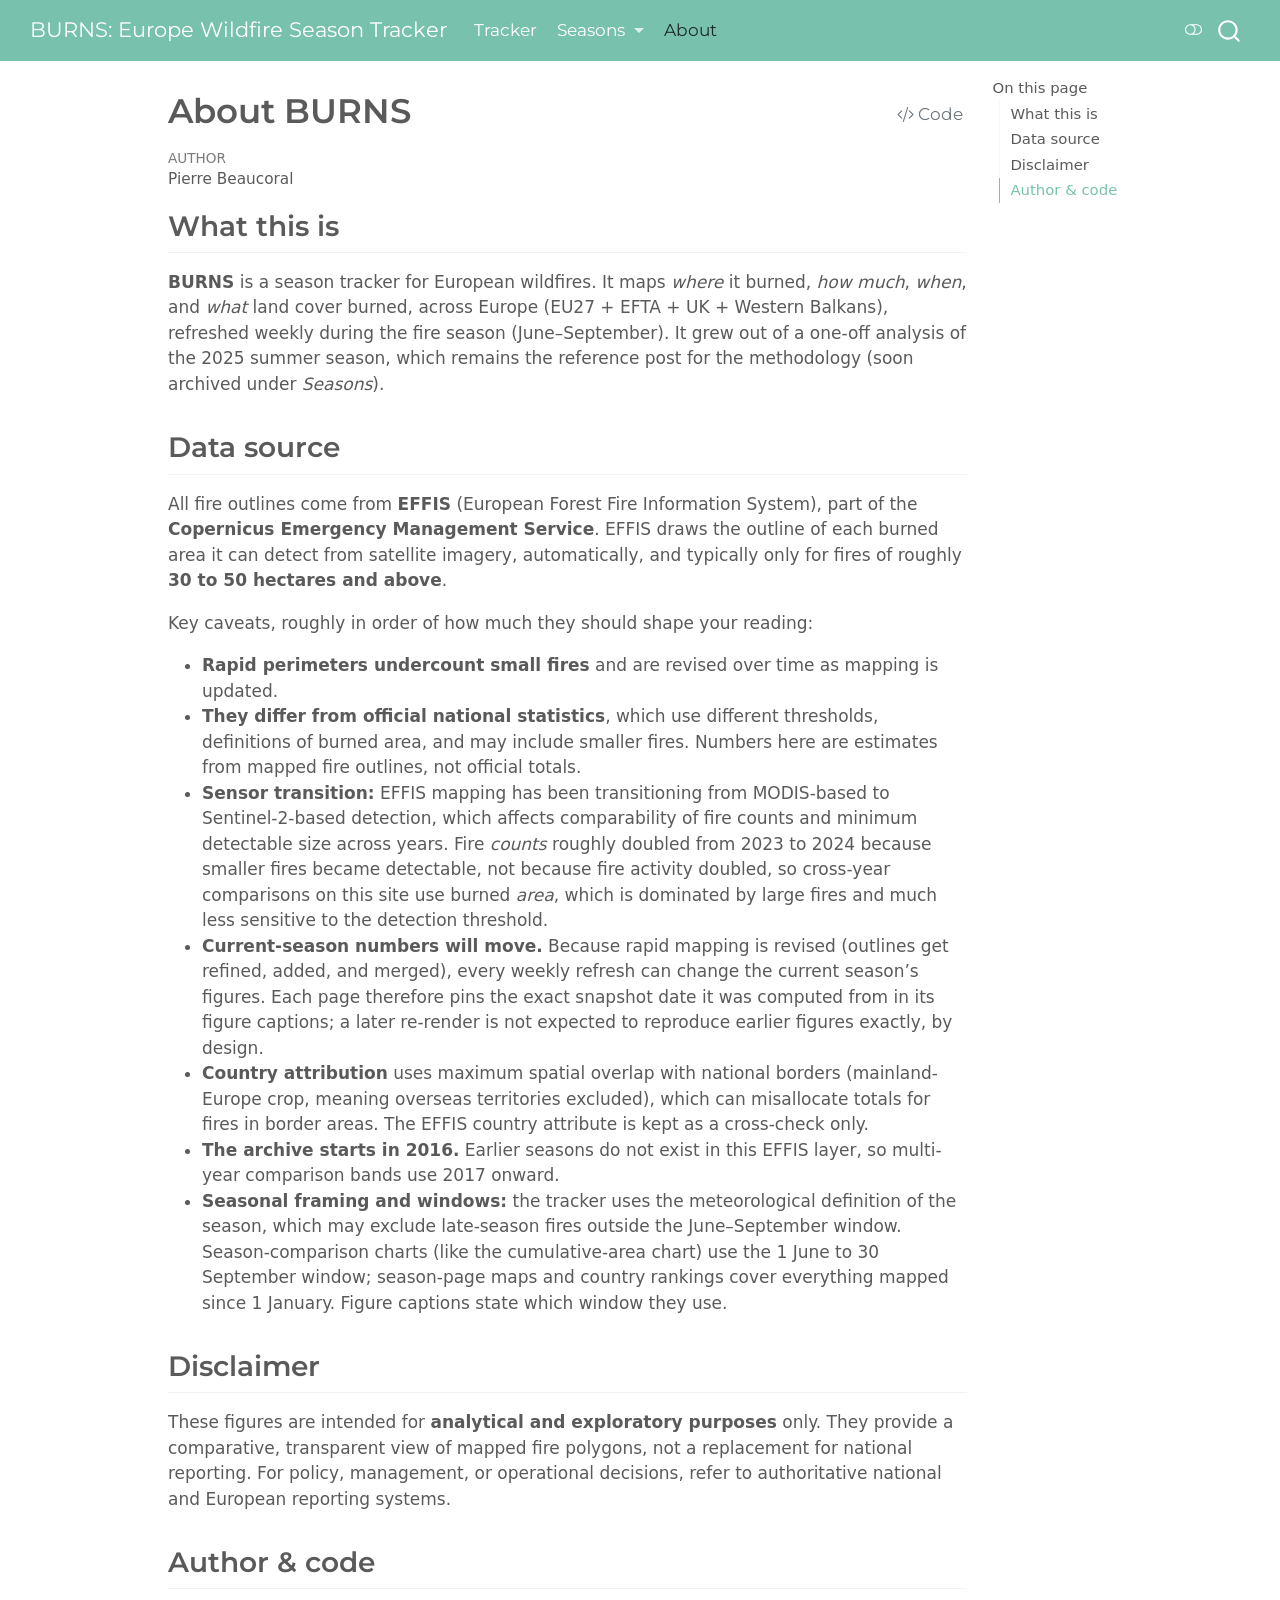
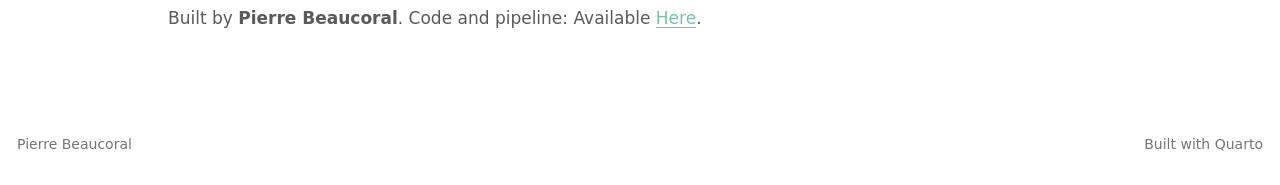
==== about.html @ df270e1c "Built site for gh-pages" ====
<!DOCTYPE html>
<html xmlns="http://www.w3.org/1999/xhtml" lang="en" xml:lang="en"><head>

<meta charset="utf-8">
<meta name="generator" content="quarto-1.9.37">

<meta name="viewport" content="width=device-width, initial-scale=1.0, user-scalable=yes">

<meta name="author" content="Pierre Beaucoral">

<title>About BURNS – BURNS: Europe Wildfire Season Tracker</title>
<style>
/* Default styles provided by pandoc.
** See https://pandoc.org/MANUAL.html#variables-for-html for config info.
*/
code{white-space: pre-wrap;}
span.smallcaps{font-variant: small-caps;}
div.columns{display: flex; gap: min(4vw, 1.5em);}
div.column{flex: auto; overflow-x: auto;}
div.hanging-indent{margin-left: 1.5em; text-indent: -1.5em;}
ul.task-list{list-style: none;}
ul.task-list li input[type="checkbox"] {
  width: 0.8em;
  margin: 0 0.8em 0.2em -1em; /* quarto-specific, see https://github.com/quarto-dev/quarto-cli/issues/4556 */ 
  vertical-align: middle;
}
/* CSS for syntax highlighting */
html { -webkit-text-size-adjust: 100%; }
pre > code.sourceCode { white-space: pre; position: relative; }
pre > code.sourceCode > span { display: inline-block; line-height: 1.25; }
pre > code.sourceCode > span:empty { height: 1.2em; }
.sourceCode { overflow: visible; }
code.sourceCode > span { color: inherit; text-decoration: inherit; }
div.sourceCode { margin: 1em 0; }
pre.sourceCode { margin: 0; }
@media screen {
div.sourceCode { overflow: auto; }
}
@media print {
pre > code.sourceCode { white-space: pre-wrap; }
pre > code.sourceCode > span { text-indent: -5em; padding-left: 5em; }
}
pre.numberSource code
  { counter-reset: source-line 0; }
pre.numberSource code > span
  { position: relative; left: -4em; counter-increment: source-line; }
pre.numberSource code > span > a:first-child::before
  { content: counter(source-line);
    position: relative; left: -1em; text-align: right; vertical-align: baseline;
    border: none; display: inline-block;
    -webkit-touch-callout: none; -webkit-user-select: none;
    -khtml-user-select: none; -moz-user-select: none;
    -ms-user-select: none; user-select: none;
    padding: 0 4px; width: 4em;
  }
pre.numberSource { margin-left: 3em;  padding-left: 4px; }
div.sourceCode
  {   }
@media screen {
pre > code.sourceCode > span > a:first-child::before { text-decoration: underline; }
}
</style>


<script src="site_libs/quarto-nav/quarto-nav.js"></script>
<script src="site_libs/quarto-nav/headroom.min.js"></script>
<script src="site_libs/clipboard/clipboard.min.js"></script>
<script src="site_libs/quarto-search/autocomplete.umd.js"></script>
<script src="site_libs/quarto-search/fuse.min.js"></script>
<script src="site_libs/quarto-search/quarto-search.js"></script>
<meta name="quarto:offset" content="./">
<script src="site_libs/quarto-html/quarto.js" type="module"></script>
<script src="site_libs/quarto-html/tabsets/tabsets.js" type="module"></script>
<script src="site_libs/quarto-html/popper.min.js"></script>
<script src="site_libs/quarto-html/tippy.umd.min.js"></script>
<script src="site_libs/quarto-html/anchor.min.js"></script>
<link href="site_libs/quarto-html/tippy.css" rel="stylesheet">
<link href="site_libs/quarto-html/quarto-syntax-highlighting-f79c7fb6db380d32be398468f2fb58cf.css" rel="stylesheet" class="quarto-color-scheme" id="quarto-text-highlighting-styles">
<link href="site_libs/quarto-html/quarto-syntax-highlighting-dark-f79c7fb6db380d32be398468f2fb58cf.css" rel="stylesheet" class="quarto-color-scheme quarto-color-alternate" id="quarto-text-highlighting-styles">
<link href="site_libs/quarto-html/quarto-syntax-highlighting-f79c7fb6db380d32be398468f2fb58cf.css" rel="stylesheet" class="quarto-color-scheme-extra" id="quarto-text-highlighting-styles">
<script src="site_libs/bootstrap/bootstrap.min.js"></script>
<link href="site_libs/bootstrap/bootstrap-icons.css" rel="stylesheet">
<link href="site_libs/bootstrap/bootstrap-13d92b3174c3273b8f187425596c2191.min.css" rel="stylesheet" append-hash="true" class="quarto-color-scheme" id="quarto-bootstrap" data-mode="light">
<link href="site_libs/bootstrap/bootstrap-dark-a28f2caefbc04a189da5ba5ed3cf23fa.min.css" rel="stylesheet" append-hash="true" class="quarto-color-scheme quarto-color-alternate" id="quarto-bootstrap" data-mode="dark">
<link href="site_libs/bootstrap/bootstrap-13d92b3174c3273b8f187425596c2191.min.css" rel="stylesheet" append-hash="true" class="quarto-color-scheme-extra" id="quarto-bootstrap" data-mode="light">
<script id="quarto-search-options" type="application/json">{
  "location": "navbar",
  "copy-button": false,
  "collapse-after": 3,
  "panel-placement": "end",
  "type": "overlay",
  "limit": 50,
  "keyboard-shortcut": [
    "f",
    "/",
    "s"
  ],
  "show-item-context": false,
  "language": {
    "search-no-results-text": "No results",
    "search-matching-documents-text": "matching documents",
    "search-copy-link-title": "Copy link to search",
    "search-hide-matches-text": "Hide additional matches",
    "search-more-match-text": "more match in this document",
    "search-more-matches-text": "more matches in this document",
    "search-clear-button-title": "Clear",
    "search-text-placeholder": "",
    "search-detached-cancel-button-title": "Cancel",
    "search-submit-button-title": "Submit",
    "search-label": "Search"
  }
}</script>
<style>html{ scroll-behavior: smooth; }</style>


</head>

<body class="nav-fixed quarto-light"><script id="quarto-html-before-body" type="application/javascript">
    const toggleBodyColorMode = (bsSheetEl) => {
      const mode = bsSheetEl.getAttribute("data-mode");
      const bodyEl = window.document.querySelector("body");
      if (mode === "dark") {
        bodyEl.classList.add("quarto-dark");
        bodyEl.classList.remove("quarto-light");
      } else {
        bodyEl.classList.add("quarto-light");
        bodyEl.classList.remove("quarto-dark");
      }
    }
    const toggleBodyColorPrimary = () => {
      const bsSheetEl = window.document.querySelector("link#quarto-bootstrap:not([rel=disabled-stylesheet])");
      if (bsSheetEl) {
        toggleBodyColorMode(bsSheetEl);
      }
    }
    const setColorSchemeToggle = (alternate) => {
      const toggles = window.document.querySelectorAll('.quarto-color-scheme-toggle');
      for (let i=0; i < toggles.length; i++) {
        const toggle = toggles[i];
        if (toggle) {
          if (alternate) {
            toggle.classList.add("alternate");
          } else {
            toggle.classList.remove("alternate");
          }
        }
      }
    };
    const toggleColorMode = (alternate) => {
      // Switch the stylesheets
      const primaryStylesheets = window.document.querySelectorAll('link.quarto-color-scheme:not(.quarto-color-alternate)');
      const alternateStylesheets = window.document.querySelectorAll('link.quarto-color-scheme.quarto-color-alternate');
      manageTransitions('#quarto-margin-sidebar .nav-link', false);
      if (alternate) {
        // note: dark is layered on light, we don't disable primary!
        enableStylesheet(alternateStylesheets);
        for (const sheetNode of alternateStylesheets) {
          if (sheetNode.id === "quarto-bootstrap") {
            toggleBodyColorMode(sheetNode);
          }
        }
      } else {
        disableStylesheet(alternateStylesheets);
        enableStylesheet(primaryStylesheets)
        toggleBodyColorPrimary();
      }
      manageTransitions('#quarto-margin-sidebar .nav-link', true);
      // Switch the toggles
      setColorSchemeToggle(alternate)
      // Hack to workaround the fact that safari doesn't
      // properly recolor the scrollbar when toggling (#1455)
      if (navigator.userAgent.indexOf('Safari') > 0 && navigator.userAgent.indexOf('Chrome') == -1) {
        manageTransitions("body", false);
        window.scrollTo(0, 1);
        setTimeout(() => {
          window.scrollTo(0, 0);
          manageTransitions("body", true);
        }, 40);
      }
    }
    const disableStylesheet = (stylesheets) => {
      for (let i=0; i < stylesheets.length; i++) {
        const stylesheet = stylesheets[i];
        stylesheet.rel = 'disabled-stylesheet';
      }
    }
    const enableStylesheet = (stylesheets) => {
      for (let i=0; i < stylesheets.length; i++) {
        const stylesheet = stylesheets[i];
        if(stylesheet.rel !== 'stylesheet') { // for Chrome, which will still FOUC without this check
          stylesheet.rel = 'stylesheet';
        }
      }
    }
    const manageTransitions = (selector, allowTransitions) => {
      const els = window.document.querySelectorAll(selector);
      for (let i=0; i < els.length; i++) {
        const el = els[i];
        if (allowTransitions) {
          el.classList.remove('notransition');
        } else {
          el.classList.add('notransition');
        }
      }
    }
    const isFileUrl = () => {
      return window.location.protocol === 'file:';
    }
    const hasAlternateSentinel = () => {
      let styleSentinel = getColorSchemeSentinel();
      if (styleSentinel !== null) {
        return styleSentinel === "alternate";
      } else {
        return false;
      }
    }
    const setStyleSentinel = (alternate) => {
      const value = alternate ? "alternate" : "default";
      if (!isFileUrl()) {
        window.localStorage.setItem("quarto-color-scheme", value);
      } else {
        localAlternateSentinel = value;
      }
    }
    const getColorSchemeSentinel = () => {
      if (!isFileUrl()) {
        const storageValue = window.localStorage.getItem("quarto-color-scheme");
        return storageValue != null ? storageValue : localAlternateSentinel;
      } else {
        return localAlternateSentinel;
      }
    }
    const toggleGiscusIfUsed = (isAlternate, darkModeDefault) => {
      const baseTheme = document.querySelector('#giscus-base-theme')?.value ?? 'light';
      const alternateTheme = document.querySelector('#giscus-alt-theme')?.value ?? 'dark';
      let newTheme = '';
      if(authorPrefersDark) {
        newTheme = isAlternate ? baseTheme : alternateTheme;
      } else {
        newTheme = isAlternate ? alternateTheme : baseTheme;
      }
      const changeGiscusTheme = () => {
        // From: https://github.com/giscus/giscus/issues/336
        const sendMessage = (message) => {
          const iframe = document.querySelector('iframe.giscus-frame');
          if (!iframe) return;
          iframe.contentWindow.postMessage({ giscus: message }, 'https://giscus.app');
        }
        sendMessage({
          setConfig: {
            theme: newTheme
          }
        });
      }
      const isGiscussLoaded = window.document.querySelector('iframe.giscus-frame') !== null;
      if (isGiscussLoaded) {
        changeGiscusTheme();
      }
    };
    const authorPrefersDark = false;
    const queryPrefersDark = window.matchMedia('(prefers-color-scheme: dark)');
    const darkModeDefault = queryPrefersDark.matches;
      document.querySelector('link#quarto-text-highlighting-styles.quarto-color-scheme-extra').rel = 'disabled-stylesheet';
      document.querySelector('link#quarto-bootstrap.quarto-color-scheme-extra').rel = 'disabled-stylesheet';
    let localAlternateSentinel = darkModeDefault ? 'alternate' : 'default';
    // Dark / light mode switch
    window.quartoToggleColorScheme = () => {
      // Read the current dark / light value
      let toAlternate = !hasAlternateSentinel();
      toggleColorMode(toAlternate);
      setStyleSentinel(toAlternate);
      toggleGiscusIfUsed(toAlternate, darkModeDefault);
      window.dispatchEvent(new Event('resize'));
    };
    queryPrefersDark.addEventListener("change", e => {
      if(window.localStorage.getItem("quarto-color-scheme") !== null)
        return;
      const alternate = e.matches
      toggleColorMode(alternate);
      localAlternateSentinel = e.matches ? 'alternate' : 'default'; // this is used alongside local storage!
      toggleGiscusIfUsed(alternate, darkModeDefault);
    });
    // Switch to dark mode if need be
    if (hasAlternateSentinel()) {
      toggleColorMode(true);
    } else {
      toggleColorMode(false);
    }
  </script>

<div id="quarto-search-results"></div>
  <header id="quarto-header" class="headroom fixed-top">
    <nav class="navbar navbar-expand-lg " data-bs-theme="dark">
      <div class="navbar-container container-fluid">
      <div class="navbar-brand-container mx-auto">
    <a class="navbar-brand" href="./index.html">
    <span class="navbar-title">BURNS: Europe Wildfire Season Tracker</span>
    </a>
  </div>
            <div id="quarto-search" class="" title="Search"></div>
          <button class="navbar-toggler" type="button" data-bs-toggle="collapse" data-bs-target="#navbarCollapse" aria-controls="navbarCollapse" role="menu" aria-expanded="false" aria-label="Toggle navigation" onclick="if (window.quartoToggleHeadroom) { window.quartoToggleHeadroom(); }">
  <span class="navbar-toggler-icon"></span>
</button>
          <div class="collapse navbar-collapse" id="navbarCollapse">
            <ul class="navbar-nav navbar-nav-scroll me-auto">
  <li class="nav-item">
    <a class="nav-link" href="./index.html"> 
<span class="menu-text">Tracker</span></a>
  </li>  
  <li class="nav-item dropdown ">
    <a class="nav-link dropdown-toggle" href="#" id="nav-menu-seasons" role="link" data-bs-toggle="dropdown" aria-expanded="false">
 <span class="menu-text">Seasons</span>
    </a>
    <ul class="dropdown-menu" aria-labelledby="nav-menu-seasons">    
        <li>
    <a class="dropdown-item" href="./posts/2026.html">
 <span class="dropdown-text">2026 (current)</span></a>
  </li>  
        <li>
    <a class="dropdown-item" href="./index.html">
 <span class="dropdown-text">2025 (archive, coming)</span></a>
  </li>  
    </ul>
  </li>
  <li class="nav-item">
    <a class="nav-link active" href="./about.html" aria-current="page"> 
<span class="menu-text">About</span></a>
  </li>  
</ul>
          </div> <!-- /navcollapse -->
            <div class="quarto-navbar-tools">
  <a href="" class="quarto-color-scheme-toggle quarto-navigation-tool  px-1" onclick="window.quartoToggleColorScheme(); return false;" title="Toggle dark mode"><i class="bi"></i></a>
</div>
      </div> <!-- /container-fluid -->
    </nav>
</header>
<!-- content -->
<div id="quarto-content" class="quarto-container page-columns page-rows-contents page-layout-article page-navbar">
<!-- sidebar -->
<!-- margin-sidebar -->
    <div id="quarto-margin-sidebar" class="sidebar margin-sidebar">
        <nav id="TOC" role="doc-toc" class="toc-active">
    <h2 id="toc-title">On this page</h2>
   
  <ul>
  <li><a href="#what-this-is" id="toc-what-this-is" class="nav-link active" data-scroll-target="#what-this-is">What this is</a></li>
  <li><a href="#data-source" id="toc-data-source" class="nav-link" data-scroll-target="#data-source">Data source</a></li>
  <li><a href="#disclaimer" id="toc-disclaimer" class="nav-link" data-scroll-target="#disclaimer">Disclaimer</a></li>
  <li><a href="#author-code" id="toc-author-code" class="nav-link" data-scroll-target="#author-code">Author &amp; code</a></li>
  </ul>
</nav>
    </div>
<!-- main -->
<main class="content" id="quarto-document-content">


<header id="title-block-header" class="quarto-title-block default">
<div class="quarto-title">
<div class="quarto-title-block"><div><h1 class="title">About BURNS</h1><button type="button" class="btn code-tools-button" id="quarto-code-tools-source"><i class="bi"></i> Code</button></div></div>
</div>



<div class="quarto-title-meta">

    <div>
    <div class="quarto-title-meta-heading">Author</div>
    <div class="quarto-title-meta-contents">
             <p>Pierre Beaucoral </p>
          </div>
  </div>
    
  
    
  </div>
  


</header>


<section id="what-this-is" class="level2">
<h2 class="anchored" data-anchor-id="what-this-is">What this is</h2>
<p><strong>BURNS</strong> is a season tracker for European wildfires. It maps <em>where</em> it burned, <em>how much</em>, <em>when</em>, and <em>what</em> land cover burned, across Europe (EU27 + EFTA + UK + Western Balkans), refreshed weekly during the fire season (June–September). It grew out of a one-off analysis of the 2025 summer season, which remains the reference post for the methodology (soon archived under <em>Seasons</em>).</p>
</section>
<section id="data-source" class="level2">
<h2 class="anchored" data-anchor-id="data-source">Data source</h2>
<p>All fire outlines come from <strong>EFFIS</strong> (European Forest Fire Information System), part of the <strong>Copernicus Emergency Management Service</strong>. EFFIS draws the outline of each burned area it can detect from satellite imagery, automatically, and typically only for fires of roughly <strong>30 to 50 hectares and above</strong>.</p>
<p>Key caveats, roughly in order of how much they should shape your reading:</p>
<ul>
<li><strong>Rapid perimeters undercount small fires</strong> and are revised over time as mapping is updated.</li>
<li><strong>They differ from official national statistics</strong>, which use different thresholds, definitions of burned area, and may include smaller fires. Numbers here are estimates from mapped fire outlines, not official totals.</li>
<li><strong>Sensor transition:</strong> EFFIS mapping has been transitioning from MODIS-based to Sentinel-2-based detection, which affects comparability of fire counts and minimum detectable size across years. Fire <em>counts</em> roughly doubled from 2023 to 2024 because smaller fires became detectable, not because fire activity doubled, so cross-year comparisons on this site use burned <em>area</em>, which is dominated by large fires and much less sensitive to the detection threshold.</li>
<li><strong>Current-season numbers will move.</strong> Because rapid mapping is revised (outlines get refined, added, and merged), every weekly refresh can change the current season’s figures. Each page therefore pins the exact snapshot date it was computed from in its figure captions; a later re-render is not expected to reproduce earlier figures exactly, by design.</li>
<li><strong>Country attribution</strong> uses maximum spatial overlap with national borders (mainland-Europe crop, meaning overseas territories excluded), which can misallocate totals for fires in border areas. The EFFIS country attribute is kept as a cross-check only.</li>
<li><strong>The archive starts in 2016.</strong> Earlier seasons do not exist in this EFFIS layer, so multi-year comparison bands use 2017 onward.</li>
<li><strong>Seasonal framing and windows:</strong> the tracker uses the meteorological definition of the season, which may exclude late-season fires outside the June–September window. Season-comparison charts (like the cumulative-area chart) use the 1 June to 30 September window; season-page maps and country rankings cover everything mapped since 1 January. Figure captions state which window they use.</li>
</ul>
</section>
<section id="disclaimer" class="level2">
<h2 class="anchored" data-anchor-id="disclaimer">Disclaimer</h2>
<p>These figures are intended for <strong>analytical and exploratory purposes</strong> only. They provide a comparative, transparent view of mapped fire polygons, not a replacement for national reporting. For policy, management, or operational decisions, refer to authoritative national and European reporting systems.</p>
</section>
<section id="author-code" class="level2">
<h2 class="anchored" data-anchor-id="author-code">Author &amp; code</h2>
<p>Built by <strong>Pierre Beaucoral</strong>. Code and pipeline: Available <a href="https://github.com/PierreBeaucoral/BURNS">Here</a>.</p>


<!-- -->

</section>

</main> <!-- /main -->
<script id="quarto-html-after-body" type="application/javascript">
  window.document.addEventListener("DOMContentLoaded", function (event) {
    // Ensure there is a toggle, if there isn't float one in the top right
    if (window.document.querySelector('.quarto-color-scheme-toggle') === null) {
      const a = window.document.createElement('a');
      a.classList.add('top-right');
      a.classList.add('quarto-color-scheme-toggle');
      a.href = "";
      a.onclick = function() { try { window.quartoToggleColorScheme(); } catch {} return false; };
      const i = window.document.createElement("i");
      i.classList.add('bi');
      a.appendChild(i);
      window.document.body.appendChild(a);
    }
    setColorSchemeToggle(hasAlternateSentinel())
    const icon = "";
    const anchorJS = new window.AnchorJS();
    anchorJS.options = {
      placement: 'right',
      icon: icon
    };
    anchorJS.add('.anchored');
    const isCodeAnnotation = (el) => {
      for (const clz of el.classList) {
        if (clz.startsWith('code-annotation-')) {                     
          return true;
        }
      }
      return false;
    }
    const onCopySuccess = function(e) {
      // button target
      const button = e.trigger;
      // don't keep focus
      button.blur();
      // flash "checked"
      button.classList.add('code-copy-button-checked');
      var currentTitle = button.getAttribute("title");
      button.setAttribute("title", "Copied!");
      let tooltip;
      if (window.bootstrap) {
        button.setAttribute("data-bs-toggle", "tooltip");
        button.setAttribute("data-bs-placement", "left");
        button.setAttribute("data-bs-title", "Copied!");
        tooltip = new bootstrap.Tooltip(button, 
          { trigger: "manual", 
            customClass: "code-copy-button-tooltip",
            offset: [0, -8]});
        tooltip.show();    
      }
      setTimeout(function() {
        if (tooltip) {
          tooltip.hide();
          button.removeAttribute("data-bs-title");
          button.removeAttribute("data-bs-toggle");
          button.removeAttribute("data-bs-placement");
        }
        button.setAttribute("title", currentTitle);
        button.classList.remove('code-copy-button-checked');
      }, 1000);
      // clear code selection
      e.clearSelection();
    }
    const getTextToCopy = function(trigger) {
      const outerScaffold = trigger.parentElement.cloneNode(true);
      const codeEl = outerScaffold.querySelector('code');
      for (const childEl of codeEl.children) {
        if (isCodeAnnotation(childEl)) {
          childEl.remove();
        }
      }
      return codeEl.innerText;
    }
    const clipboard = new window.ClipboardJS('.code-copy-button:not([data-in-quarto-modal])', {
      text: getTextToCopy
    });
    clipboard.on('success', onCopySuccess);
    if (window.document.getElementById('quarto-embedded-source-code-modal')) {
      const clipboardModal = new window.ClipboardJS('.code-copy-button[data-in-quarto-modal]', {
        text: getTextToCopy,
        container: window.document.getElementById('quarto-embedded-source-code-modal')
      });
      clipboardModal.on('success', onCopySuccess);
    }
    const viewSource = window.document.getElementById('quarto-view-source') ||
                       window.document.getElementById('quarto-code-tools-source');
    if (viewSource) {
      const sourceUrl = viewSource.getAttribute("data-quarto-source-url");
      viewSource.addEventListener("click", function(e) {
        if (sourceUrl) {
          // rstudio viewer pane
          if (/\bcapabilities=\b/.test(window.location)) {
            window.open(sourceUrl);
          } else {
            window.location.href = sourceUrl;
          }
        } else {
          const modal = new bootstrap.Modal(document.getElementById('quarto-embedded-source-code-modal'));
          modal.show();
        }
        return false;
      });
    }
    function toggleCodeHandler(show) {
      return function(e) {
        const detailsSrc = window.document.querySelectorAll(".cell > details > .sourceCode");
        for (let i=0; i<detailsSrc.length; i++) {
          const details = detailsSrc[i].parentElement;
          if (show) {
            details.open = true;
          } else {
            details.removeAttribute("open");
          }
        }
        const cellCodeDivs = window.document.querySelectorAll(".cell > .sourceCode");
        const fromCls = show ? "hidden" : "unhidden";
        const toCls = show ? "unhidden" : "hidden";
        for (let i=0; i<cellCodeDivs.length; i++) {
          const codeDiv = cellCodeDivs[i];
          if (codeDiv.classList.contains(fromCls)) {
            codeDiv.classList.remove(fromCls);
            codeDiv.classList.add(toCls);
          } 
        }
        return false;
      }
    }
    const hideAllCode = window.document.getElementById("quarto-hide-all-code");
    if (hideAllCode) {
      hideAllCode.addEventListener("click", toggleCodeHandler(false));
    }
    const showAllCode = window.document.getElementById("quarto-show-all-code");
    if (showAllCode) {
      showAllCode.addEventListener("click", toggleCodeHandler(true));
    }
      var localhostRegex = new RegExp(/^(?:http|https):\/\/localhost\:?[0-9]*\//);
      var mailtoRegex = new RegExp(/^mailto:/);
        var filterRegex = new RegExp('/' + window.location.host + '/');
      var isInternal = (href) => {
          return filterRegex.test(href) || localhostRegex.test(href) || mailtoRegex.test(href);
      }
      // Inspect non-navigation links and adorn them if external
     var links = window.document.querySelectorAll('a[href]:not(.nav-link):not(.navbar-brand):not(.toc-action):not(.sidebar-link):not(.sidebar-item-toggle):not(.pagination-link):not(.no-external):not([aria-hidden]):not(.dropdown-item):not(.quarto-navigation-tool):not(.about-link)');
      for (var i=0; i<links.length; i++) {
        const link = links[i];
        if (!isInternal(link.href)) {
          // undo the damage that might have been done by quarto-nav.js in the case of
          // links that we want to consider external
          if (link.dataset.originalHref !== undefined) {
            link.href = link.dataset.originalHref;
          }
            // target, if specified
            link.setAttribute("target", "_blank");
            if (link.getAttribute("rel") === null) {
              link.setAttribute("rel", "noopener");
            }
        }
      }
    function tippyHover(el, contentFn, onTriggerFn, onUntriggerFn) {
      const config = {
        allowHTML: true,
        maxWidth: 500,
        delay: 100,
        arrow: false,
        appendTo: function(el) {
            return el.parentElement;
        },
        interactive: true,
        interactiveBorder: 10,
        theme: 'quarto',
        placement: 'bottom-start',
      };
      if (contentFn) {
        config.content = contentFn;
      }
      if (onTriggerFn) {
        config.onTrigger = onTriggerFn;
      }
      if (onUntriggerFn) {
        config.onUntrigger = onUntriggerFn;
      }
      window.tippy(el, config); 
    }
    const noterefs = window.document.querySelectorAll('a[role="doc-noteref"]');
    for (var i=0; i<noterefs.length; i++) {
      const ref = noterefs[i];
      tippyHover(ref, function() {
        // use id or data attribute instead here
        let href = ref.getAttribute('data-footnote-href') || ref.getAttribute('href');
        try { href = new URL(href).hash; } catch {}
        const id = href.replace(/^#\/?/, "");
        const note = window.document.getElementById(id);
        if (note) {
          return note.innerHTML;
        } else {
          return "";
        }
      });
    }
    const xrefs = window.document.querySelectorAll('a.quarto-xref');
    const processXRef = (id, note) => {
      // Strip column container classes
      const stripColumnClz = (el) => {
        el.classList.remove("page-full", "page-columns");
        if (el.children) {
          for (const child of el.children) {
            stripColumnClz(child);
          }
        }
      }
      stripColumnClz(note)
      if (id === null || id.startsWith('sec-')) {
        // Special case sections, only their first couple elements
        const container = document.createElement("div");
        if (note.children && note.children.length > 2) {
          container.appendChild(note.children[0].cloneNode(true));
          for (let i = 1; i < note.children.length; i++) {
            const child = note.children[i];
            if (child.tagName === "P" && child.innerText === "") {
              continue;
            } else {
              container.appendChild(child.cloneNode(true));
              break;
            }
          }
          if (window.Quarto?.typesetMath) {
            window.Quarto.typesetMath(container);
          }
          return container.innerHTML
        } else {
          if (window.Quarto?.typesetMath) {
            window.Quarto.typesetMath(note);
          }
          return note.innerHTML;
        }
      } else {
        // Remove any anchor links if they are present
        const anchorLink = note.querySelector('a.anchorjs-link');
        if (anchorLink) {
          anchorLink.remove();
        }
        if (window.Quarto?.typesetMath) {
          window.Quarto.typesetMath(note);
        }
        if (note.classList.contains("callout")) {
          return note.outerHTML;
        } else {
          return note.innerHTML;
        }
      }
    }
    for (var i=0; i<xrefs.length; i++) {
      const xref = xrefs[i];
      tippyHover(xref, undefined, function(instance) {
        instance.disable();
        let url = xref.getAttribute('href');
        let hash = undefined; 
        if (url.startsWith('#')) {
          hash = url;
        } else {
          try { hash = new URL(url).hash; } catch {}
        }
        if (hash) {
          const id = hash.replace(/^#\/?/, "");
          const note = window.document.getElementById(id);
          if (note !== null) {
            try {
              const html = processXRef(id, note.cloneNode(true));
              instance.setContent(html);
            } finally {
              instance.enable();
              instance.show();
            }
          } else {
            // See if we can fetch this
            fetch(url.split('#')[0])
            .then(res => res.text())
            .then(html => {
              const parser = new DOMParser();
              const htmlDoc = parser.parseFromString(html, "text/html");
              const note = htmlDoc.getElementById(id);
              if (note !== null) {
                const html = processXRef(id, note);
                instance.setContent(html);
              } 
            }).finally(() => {
              instance.enable();
              instance.show();
            });
          }
        } else {
          // See if we can fetch a full url (with no hash to target)
          // This is a special case and we should probably do some content thinning / targeting
          fetch(url)
          .then(res => res.text())
          .then(html => {
            const parser = new DOMParser();
            const htmlDoc = parser.parseFromString(html, "text/html");
            const note = htmlDoc.querySelector('main.content');
            if (note !== null) {
              // This should only happen for chapter cross references
              // (since there is no id in the URL)
              // remove the first header
              if (note.children.length > 0 && note.children[0].tagName === "HEADER") {
                note.children[0].remove();
              }
              const html = processXRef(null, note);
              instance.setContent(html);
            } 
          }).finally(() => {
            instance.enable();
            instance.show();
          });
        }
      }, function(instance) {
      });
    }
        let selectedAnnoteEl;
        const selectorForAnnotation = ( cell, annotation) => {
          let cellAttr = 'data-code-cell="' + cell + '"';
          let lineAttr = 'data-code-annotation="' +  annotation + '"';
          const selector = 'span[' + cellAttr + '][' + lineAttr + ']';
          return selector;
        }
        const selectCodeLines = (annoteEl) => {
          const doc = window.document;
          const targetCell = annoteEl.getAttribute("data-target-cell");
          const targetAnnotation = annoteEl.getAttribute("data-target-annotation");
          const annoteSpan = window.document.querySelector(selectorForAnnotation(targetCell, targetAnnotation));
          const lines = annoteSpan.getAttribute("data-code-lines").split(",");
          const lineIds = lines.map((line) => {
            return targetCell + "-" + line;
          })
          let top = null;
          let height = null;
          let parent = null;
          if (lineIds.length > 0) {
              //compute the position of the single el (top and bottom and make a div)
              const el = window.document.getElementById(lineIds[0]);
              top = el.offsetTop;
              height = el.offsetHeight;
              parent = el.parentElement.parentElement;
            if (lineIds.length > 1) {
              const lastEl = window.document.getElementById(lineIds[lineIds.length - 1]);
              const bottom = lastEl.offsetTop + lastEl.offsetHeight;
              height = bottom - top;
            }
            if (top !== null && height !== null && parent !== null) {
              // cook up a div (if necessary) and position it 
              let div = window.document.getElementById("code-annotation-line-highlight");
              if (div === null) {
                div = window.document.createElement("div");
                div.setAttribute("id", "code-annotation-line-highlight");
                div.style.position = 'absolute';
                parent.appendChild(div);
              }
              div.style.top = top - 2 + "px";
              div.style.height = height + 4 + "px";
              div.style.left = 0;
              let gutterDiv = window.document.getElementById("code-annotation-line-highlight-gutter");
              if (gutterDiv === null) {
                gutterDiv = window.document.createElement("div");
                gutterDiv.setAttribute("id", "code-annotation-line-highlight-gutter");
                gutterDiv.style.position = 'absolute';
                const codeCell = window.document.getElementById(targetCell);
                const gutter = codeCell.querySelector('.code-annotation-gutter');
                gutter.appendChild(gutterDiv);
              }
              gutterDiv.style.top = top - 2 + "px";
              gutterDiv.style.height = height + 4 + "px";
            }
            selectedAnnoteEl = annoteEl;
          }
        };
        const unselectCodeLines = () => {
          const elementsIds = ["code-annotation-line-highlight", "code-annotation-line-highlight-gutter"];
          elementsIds.forEach((elId) => {
            const div = window.document.getElementById(elId);
            if (div) {
              div.remove();
            }
          });
          selectedAnnoteEl = undefined;
        };
          // Handle positioning of the toggle
      window.addEventListener(
        "resize",
        throttle(() => {
          elRect = undefined;
          if (selectedAnnoteEl) {
            selectCodeLines(selectedAnnoteEl);
          }
        }, 10)
      );
      function throttle(fn, ms) {
      let throttle = false;
      let timer;
        return (...args) => {
          if(!throttle) { // first call gets through
              fn.apply(this, args);
              throttle = true;
          } else { // all the others get throttled
              if(timer) clearTimeout(timer); // cancel #2
              timer = setTimeout(() => {
                fn.apply(this, args);
                timer = throttle = false;
              }, ms);
          }
        };
      }
        // Attach click handler to the DT
        const annoteDls = window.document.querySelectorAll('dt[data-target-cell]');
        for (const annoteDlNode of annoteDls) {
          annoteDlNode.addEventListener('click', (event) => {
            const clickedEl = event.target;
            if (clickedEl !== selectedAnnoteEl) {
              unselectCodeLines();
              const activeEl = window.document.querySelector('dt[data-target-cell].code-annotation-active');
              if (activeEl) {
                activeEl.classList.remove('code-annotation-active');
              }
              selectCodeLines(clickedEl);
              clickedEl.classList.add('code-annotation-active');
            } else {
              // Unselect the line
              unselectCodeLines();
              clickedEl.classList.remove('code-annotation-active');
            }
          });
        }
    const findCites = (el) => {
      const parentEl = el.parentElement;
      if (parentEl) {
        const cites = parentEl.dataset.cites;
        if (cites) {
          return {
            el,
            cites: cites.split(' ')
          };
        } else {
          return findCites(el.parentElement)
        }
      } else {
        return undefined;
      }
    };
    var bibliorefs = window.document.querySelectorAll('a[role="doc-biblioref"]');
    for (var i=0; i<bibliorefs.length; i++) {
      const ref = bibliorefs[i];
      const citeInfo = findCites(ref);
      if (citeInfo) {
        tippyHover(citeInfo.el, function() {
          var popup = window.document.createElement('div');
          citeInfo.cites.forEach(function(cite) {
            var citeDiv = window.document.createElement('div');
            citeDiv.classList.add('hanging-indent');
            citeDiv.classList.add('csl-entry');
            var biblioDiv = window.document.getElementById('ref-' + cite);
            if (biblioDiv) {
              citeDiv.innerHTML = biblioDiv.innerHTML;
            }
            popup.appendChild(citeDiv);
          });
          return popup.innerHTML;
        });
      }
    }
  });
  </script><div class="modal fade" id="quarto-embedded-source-code-modal" tabindex="-1" aria-labelledby="quarto-embedded-source-code-modal-label" aria-hidden="true"><div class="modal-dialog modal-dialog-scrollable"><div class="modal-content"><div class="modal-header"><h5 class="modal-title" id="quarto-embedded-source-code-modal-label">Source Code</h5><button class="btn-close" data-bs-dismiss="modal"></button></div><div class="modal-body"><div class="">
<div class="code-copy-outer-scaffold"><div class="sourceCode" id="cb1" data-shortcodes="false"><pre class="sourceCode markdown code-with-copy"><code class="sourceCode markdown"><span id="cb1-1"><a href="#cb1-1" aria-hidden="true" tabindex="-1"></a><span class="co">---</span></span>
<span id="cb1-2"><a href="#cb1-2" aria-hidden="true" tabindex="-1"></a><span class="an">title:</span><span class="co"> "About BURNS"</span></span>
<span id="cb1-3"><a href="#cb1-3" aria-hidden="true" tabindex="-1"></a><span class="an">author:</span><span class="co"> "Pierre Beaucoral"</span></span>
<span id="cb1-4"><a href="#cb1-4" aria-hidden="true" tabindex="-1"></a><span class="co">---</span></span>
<span id="cb1-5"><a href="#cb1-5" aria-hidden="true" tabindex="-1"></a></span>
<span id="cb1-6"><a href="#cb1-6" aria-hidden="true" tabindex="-1"></a><span class="fu">## What this is</span></span>
<span id="cb1-7"><a href="#cb1-7" aria-hidden="true" tabindex="-1"></a></span>
<span id="cb1-8"><a href="#cb1-8" aria-hidden="true" tabindex="-1"></a>**BURNS** is a season tracker for European wildfires. It maps *where* it</span>
<span id="cb1-9"><a href="#cb1-9" aria-hidden="true" tabindex="-1"></a>burned, *how much*, *when*, and *what* land cover burned, across Europe</span>
<span id="cb1-10"><a href="#cb1-10" aria-hidden="true" tabindex="-1"></a>(EU27 + EFTA + UK + Western Balkans), refreshed weekly during the fire season</span>
<span id="cb1-11"><a href="#cb1-11" aria-hidden="true" tabindex="-1"></a>(June–September). It grew out of a one-off analysis of the 2025 summer</span>
<span id="cb1-12"><a href="#cb1-12" aria-hidden="true" tabindex="-1"></a>season, which remains the reference post for the methodology (soon archived</span>
<span id="cb1-13"><a href="#cb1-13" aria-hidden="true" tabindex="-1"></a>under *Seasons*).</span>
<span id="cb1-14"><a href="#cb1-14" aria-hidden="true" tabindex="-1"></a></span>
<span id="cb1-15"><a href="#cb1-15" aria-hidden="true" tabindex="-1"></a><span class="fu">## Data source</span></span>
<span id="cb1-16"><a href="#cb1-16" aria-hidden="true" tabindex="-1"></a></span>
<span id="cb1-17"><a href="#cb1-17" aria-hidden="true" tabindex="-1"></a>All fire outlines come from **EFFIS** (European Forest Fire Information</span>
<span id="cb1-18"><a href="#cb1-18" aria-hidden="true" tabindex="-1"></a>System), part of the **Copernicus Emergency Management Service**. EFFIS draws</span>
<span id="cb1-19"><a href="#cb1-19" aria-hidden="true" tabindex="-1"></a>the outline of each burned area it can detect from satellite imagery,</span>
<span id="cb1-20"><a href="#cb1-20" aria-hidden="true" tabindex="-1"></a>automatically, and typically only for fires of roughly **30 to 50 hectares</span>
<span id="cb1-21"><a href="#cb1-21" aria-hidden="true" tabindex="-1"></a>and above**.</span>
<span id="cb1-22"><a href="#cb1-22" aria-hidden="true" tabindex="-1"></a></span>
<span id="cb1-23"><a href="#cb1-23" aria-hidden="true" tabindex="-1"></a>Key caveats, roughly in order of how much they should shape your reading:</span>
<span id="cb1-24"><a href="#cb1-24" aria-hidden="true" tabindex="-1"></a></span>
<span id="cb1-25"><a href="#cb1-25" aria-hidden="true" tabindex="-1"></a><span class="ss">- </span>**Rapid perimeters undercount small fires** and are revised over time as</span>
<span id="cb1-26"><a href="#cb1-26" aria-hidden="true" tabindex="-1"></a>  mapping is updated.</span>
<span id="cb1-27"><a href="#cb1-27" aria-hidden="true" tabindex="-1"></a><span class="ss">- </span>**They differ from official national statistics**, which use different</span>
<span id="cb1-28"><a href="#cb1-28" aria-hidden="true" tabindex="-1"></a>  thresholds, definitions of burned area, and may include smaller fires.</span>
<span id="cb1-29"><a href="#cb1-29" aria-hidden="true" tabindex="-1"></a>  Numbers here are estimates from mapped fire outlines, not official totals.</span>
<span id="cb1-30"><a href="#cb1-30" aria-hidden="true" tabindex="-1"></a><span class="ss">- </span>**Sensor transition:** EFFIS mapping has been transitioning from</span>
<span id="cb1-31"><a href="#cb1-31" aria-hidden="true" tabindex="-1"></a>  MODIS-based to Sentinel-2-based detection, which affects comparability of</span>
<span id="cb1-32"><a href="#cb1-32" aria-hidden="true" tabindex="-1"></a>  fire counts and minimum detectable size across years. Fire *counts* roughly</span>
<span id="cb1-33"><a href="#cb1-33" aria-hidden="true" tabindex="-1"></a>  doubled from 2023 to 2024 because smaller fires became detectable, not</span>
<span id="cb1-34"><a href="#cb1-34" aria-hidden="true" tabindex="-1"></a>  because fire activity doubled, so cross-year comparisons on this site use</span>
<span id="cb1-35"><a href="#cb1-35" aria-hidden="true" tabindex="-1"></a>  burned *area*, which is dominated by large fires and much less sensitive to</span>
<span id="cb1-36"><a href="#cb1-36" aria-hidden="true" tabindex="-1"></a>  the detection threshold.</span>
<span id="cb1-37"><a href="#cb1-37" aria-hidden="true" tabindex="-1"></a><span class="ss">- </span>**Current-season numbers will move.** Because rapid mapping is revised</span>
<span id="cb1-38"><a href="#cb1-38" aria-hidden="true" tabindex="-1"></a>  (outlines get refined, added, and merged), every weekly refresh can change</span>
<span id="cb1-39"><a href="#cb1-39" aria-hidden="true" tabindex="-1"></a>  the current season's figures. Each page therefore pins the exact snapshot</span>
<span id="cb1-40"><a href="#cb1-40" aria-hidden="true" tabindex="-1"></a>  date it was computed from in its figure captions; a later re-render is not</span>
<span id="cb1-41"><a href="#cb1-41" aria-hidden="true" tabindex="-1"></a>  expected to reproduce earlier figures exactly, by design.</span>
<span id="cb1-42"><a href="#cb1-42" aria-hidden="true" tabindex="-1"></a><span class="ss">- </span>**Country attribution** uses maximum spatial overlap with national borders</span>
<span id="cb1-43"><a href="#cb1-43" aria-hidden="true" tabindex="-1"></a>  (mainland-Europe crop, meaning overseas territories excluded), which can</span>
<span id="cb1-44"><a href="#cb1-44" aria-hidden="true" tabindex="-1"></a>  misallocate totals for fires in border areas. The EFFIS country attribute</span>
<span id="cb1-45"><a href="#cb1-45" aria-hidden="true" tabindex="-1"></a>  is kept as a cross-check only.</span>
<span id="cb1-46"><a href="#cb1-46" aria-hidden="true" tabindex="-1"></a><span class="ss">- </span>**The archive starts in 2016.** Earlier seasons do not exist in this EFFIS</span>
<span id="cb1-47"><a href="#cb1-47" aria-hidden="true" tabindex="-1"></a>  layer, so multi-year comparison bands use 2017 onward.</span>
<span id="cb1-48"><a href="#cb1-48" aria-hidden="true" tabindex="-1"></a><span class="ss">- </span>**Seasonal framing and windows:** the tracker uses the meteorological</span>
<span id="cb1-49"><a href="#cb1-49" aria-hidden="true" tabindex="-1"></a>  definition of the season, which may exclude late-season fires outside the</span>
<span id="cb1-50"><a href="#cb1-50" aria-hidden="true" tabindex="-1"></a>  June–September window. Season-comparison charts (like the cumulative-area</span>
<span id="cb1-51"><a href="#cb1-51" aria-hidden="true" tabindex="-1"></a>  chart) use the 1 June to 30 September window; season-page maps and country</span>
<span id="cb1-52"><a href="#cb1-52" aria-hidden="true" tabindex="-1"></a>  rankings cover everything mapped since 1 January. Figure captions state</span>
<span id="cb1-53"><a href="#cb1-53" aria-hidden="true" tabindex="-1"></a>  which window they use.</span>
<span id="cb1-54"><a href="#cb1-54" aria-hidden="true" tabindex="-1"></a></span>
<span id="cb1-55"><a href="#cb1-55" aria-hidden="true" tabindex="-1"></a><span class="fu">## Disclaimer</span></span>
<span id="cb1-56"><a href="#cb1-56" aria-hidden="true" tabindex="-1"></a></span>
<span id="cb1-57"><a href="#cb1-57" aria-hidden="true" tabindex="-1"></a>These figures are intended for **analytical and exploratory purposes** only.</span>
<span id="cb1-58"><a href="#cb1-58" aria-hidden="true" tabindex="-1"></a>They provide a comparative, transparent view of mapped fire polygons, not a</span>
<span id="cb1-59"><a href="#cb1-59" aria-hidden="true" tabindex="-1"></a>replacement for national reporting. For policy, management, or operational</span>
<span id="cb1-60"><a href="#cb1-60" aria-hidden="true" tabindex="-1"></a>decisions, refer to authoritative national and European reporting systems.</span>
<span id="cb1-61"><a href="#cb1-61" aria-hidden="true" tabindex="-1"></a></span>
<span id="cb1-62"><a href="#cb1-62" aria-hidden="true" tabindex="-1"></a><span class="fu">## Author &amp; code</span></span>
<span id="cb1-63"><a href="#cb1-63" aria-hidden="true" tabindex="-1"></a></span>
<span id="cb1-64"><a href="#cb1-64" aria-hidden="true" tabindex="-1"></a>Built by **Pierre Beaucoral**. Code and pipeline: Available <span class="co">[</span><span class="ot">Here</span><span class="co">](https://github.com/PierreBeaucoral/BURNS)</span>. </span></code></pre></div><button title="Copy to Clipboard" class="code-copy-button" data-in-quarto-modal=""><i class="bi"></i></button></div>
</div></div></div></div></div>
</div> <!-- /content -->
<footer class="footer">
  <div class="nav-footer">
    <div class="nav-footer-left">
<p>Pierre Beaucoral</p>
</div>   
    <div class="nav-footer-center">
      &nbsp;
    </div>
    <div class="nav-footer-right">
<p>Built with Quarto</p>
</div>
  </div>
</footer>




<script src="site_libs/quarto-html/zenscroll-min.js"></script>
</body></html>
---- site_libs/quarto-html/tippy.css ----
.tippy-box[data-animation=fade][data-state=hidden]{opacity:0}[data-tippy-root]{max-width:calc(100vw - 10px)}.tippy-box{position:relative;background-color:#333;color:#fff;border-radius:4px;font-size:14px;line-height:1.4;white-space:normal;outline:0;transition-property:transform,visibility,opacity}.tippy-box[data-placement^=top]>.tippy-arrow{bottom:0}.tippy-box[data-placement^=top]>.tippy-arrow:before{bottom:-7px;left:0;border-width:8px 8px 0;border-top-color:initial;transform-origin:center top}.tippy-box[data-placement^=bottom]>.tippy-arrow{top:0}.tippy-box[data-placement^=bottom]>.tippy-arrow:before{top:-7px;left:0;border-width:0 8px 8px;border-bottom-color:initial;transform-origin:center bottom}.tippy-box[data-placement^=left]>.tippy-arrow{right:0}.tippy-box[data-placement^=left]>.tippy-arrow:before{border-width:8px 0 8px 8px;border-left-color:initial;right:-7px;transform-origin:center left}.tippy-box[data-placement^=right]>.tippy-arrow{left:0}.tippy-box[data-placement^=right]>.tippy-arrow:before{left:-7px;border-width:8px 8px 8px 0;border-right-color:initial;transform-origin:center right}.tippy-box[data-inertia][data-state=visible]{transition-timing-function:cubic-bezier(.54,1.5,.38,1.11)}.tippy-arrow{width:16px;height:16px;color:#333}.tippy-arrow:before{content:"";position:absolute;border-color:transparent;border-style:solid}.tippy-content{position:relative;padding:5px 9px;z-index:1}
---- site_libs/quarto-html/quarto-syntax-highlighting-f79c7fb6db380d32be398468f2fb58cf.css ----
/* quarto syntax highlight colors */
:root {
  --quarto-hl-al-color: #ef2929;
  --quarto-hl-an-color: #8f5902;
  --quarto-hl-at-color: #204a87;
  --quarto-hl-bn-color: #0000cf;
  --quarto-hl-ch-color: #4e9a06;
  --quarto-hl-co-color: #8f5902;
  --quarto-hl-cv-color: #8f5902;
  --quarto-hl-cn-color: #8f5902;
  --quarto-hl-cf-color: #204a87;
  --quarto-hl-dt-color: #204a87;
  --quarto-hl-dv-color: #0000cf;
  --quarto-hl-do-color: #8f5902;
  --quarto-hl-er-color: #a40000;
  --quarto-hl-ex-color: inherit;
  --quarto-hl-fl-color: #0000cf;
  --quarto-hl-fu-color: #204a87;
  --quarto-hl-im-color: inherit;
  --quarto-hl-in-color: #8f5902;
  --quarto-hl-kw-color: #204a87;
  --quarto-hl-op-color: #ce5c00;
  --quarto-hl-ot-color: #8f5902;
  --quarto-hl-pp-color: #8f5902;
  --quarto-hl-sc-color: #ce5c00;
  --quarto-hl-ss-color: #4e9a06;
  --quarto-hl-st-color: #4e9a06;
  --quarto-hl-va-color: #000000;
  --quarto-hl-vs-color: #4e9a06;
  --quarto-hl-wa-color: #8f5902;
}

/* other quarto variables */
:root {
  --quarto-font-monospace: SFMono-Regular, Menlo, Monaco, Consolas, "Liberation Mono", "Courier New", monospace;
}

/* syntax highlight based on Pandoc's rules */
/* Alert */
code span.al {
  color: #ef2929;
  font-style: inherit;
}

/* Annotation */
code span.an {
  color: #8f5902;
  font-weight: bold;
  font-style: italic;
}

/* Attribute */
code span.at {
  color: #204a87;
  font-style: inherit;
}

/* BaseN */
code span.bn {
  color: #0000cf;
  font-style: inherit;
}

/* ControlFlow */
code span.cf {
  color: #204a87;
  font-weight: bold;
  font-style: inherit;
}

/* Char */
code span.ch {
  color: #4e9a06;
  font-style: inherit;
}

/* Constant */
code span.cn {
  color: #8f5902;
  font-style: inherit;
}

/* Comment */
code span.co {
  color: #8f5902;
  font-style: italic;
}

/* CommentVar */
code span.cv {
  color: #8f5902;
  font-weight: bold;
  font-style: italic;
}

/* Documentation */
code span.do {
  color: #8f5902;
  font-weight: bold;
  font-style: italic;
}

/* DataType */
code span.dt {
  color: #204a87;
  font-style: inherit;
}

/* DecVal */
code span.dv {
  color: #0000cf;
  font-style: inherit;
}

/* Error */
code span.er {
  color: #a40000;
  font-weight: bold;
  font-style: inherit;
}

/* Extension */
code span.ex {
  font-style: inherit;
}

/* Float */
code span.fl {
  color: #0000cf;
  font-style: inherit;
}

/* Function */
code span.fu {
  color: #204a87;
  font-weight: bold;
  font-style: inherit;
}

/* Import */
code span.im {
  font-style: inherit;
}

/* Information */
code span.in {
  color: #8f5902;
  font-weight: bold;
  font-style: italic;
}

/* Keyword */
code span.kw {
  color: #204a87;
  font-weight: bold;
  font-style: inherit;
}

/* Operator */
code span.op {
  color: #ce5c00;
  font-weight: bold;
  font-style: inherit;
}

/* Other */
code span.ot {
  color: #8f5902;
  font-style: inherit;
}

/* Preprocessor */
code span.pp {
  color: #8f5902;
  font-style: italic;
}

/* SpecialChar */
code span.sc {
  color: #ce5c00;
  font-weight: bold;
  font-style: inherit;
}

/* SpecialString */
code span.ss {
  color: #4e9a06;
  font-style: inherit;
}

/* String */
code span.st {
  color: #4e9a06;
  font-style: inherit;
}

/* Variable */
code span.va {
  color: #000000;
  font-style: inherit;
}

/* VerbatimString */
code span.vs {
  color: #4e9a06;
  font-style: inherit;
}

/* Warning */
code span.wa {
  color: #8f5902;
  font-weight: bold;
  font-style: italic;
}

.prevent-inlining {
  content: "</";
}

/*# sourceMappingURL=b6cf88d24e70243c70df0e6c5b5507cb.css.map */
---- site_libs/quarto-html/quarto-syntax-highlighting-dark-f79c7fb6db380d32be398468f2fb58cf.css ----
/* quarto syntax highlight colors */
:root {
  --quarto-hl-al-color: #ef2929;
  --quarto-hl-an-color: #8f5902;
  --quarto-hl-at-color: #204a87;
  --quarto-hl-bn-color: #0000cf;
  --quarto-hl-ch-color: #4e9a06;
  --quarto-hl-co-color: #8f5902;
  --quarto-hl-cv-color: #8f5902;
  --quarto-hl-cn-color: #8f5902;
  --quarto-hl-cf-color: #204a87;
  --quarto-hl-dt-color: #204a87;
  --quarto-hl-dv-color: #0000cf;
  --quarto-hl-do-color: #8f5902;
  --quarto-hl-er-color: #a40000;
  --quarto-hl-ex-color: inherit;
  --quarto-hl-fl-color: #0000cf;
  --quarto-hl-fu-color: #204a87;
  --quarto-hl-im-color: inherit;
  --quarto-hl-in-color: #8f5902;
  --quarto-hl-kw-color: #204a87;
  --quarto-hl-op-color: #ce5c00;
  --quarto-hl-ot-color: #8f5902;
  --quarto-hl-pp-color: #8f5902;
  --quarto-hl-sc-color: #ce5c00;
  --quarto-hl-ss-color: #4e9a06;
  --quarto-hl-st-color: #4e9a06;
  --quarto-hl-va-color: #000000;
  --quarto-hl-vs-color: #4e9a06;
  --quarto-hl-wa-color: #8f5902;
}

/* other quarto variables */
:root {
  --quarto-font-monospace: SFMono-Regular, Menlo, Monaco, Consolas, "Liberation Mono", "Courier New", monospace;
}

/* syntax highlight based on Pandoc's rules */
/* Alert */
code span.al {
  color: #ef2929;
  font-style: inherit;
}

/* Annotation */
code span.an {
  color: #8f5902;
  font-weight: bold;
  font-style: italic;
}

/* Attribute */
code span.at {
  color: #204a87;
  font-style: inherit;
}

/* BaseN */
code span.bn {
  color: #0000cf;
  font-style: inherit;
}

/* ControlFlow */
code span.cf {
  color: #204a87;
  font-weight: bold;
  font-style: inherit;
}

/* Char */
code span.ch {
  color: #4e9a06;
  font-style: inherit;
}

/* Constant */
code span.cn {
  color: #8f5902;
  font-style: inherit;
}

/* Comment */
code span.co {
  color: #8f5902;
  font-style: italic;
}

/* CommentVar */
code span.cv {
  color: #8f5902;
  font-weight: bold;
  font-style: italic;
}

/* Documentation */
code span.do {
  color: #8f5902;
  font-weight: bold;
  font-style: italic;
}

/* DataType */
code span.dt {
  color: #204a87;
  font-style: inherit;
}

/* DecVal */
code span.dv {
  color: #0000cf;
  font-style: inherit;
}

/* Error */
code span.er {
  color: #a40000;
  font-weight: bold;
  font-style: inherit;
}

/* Extension */
code span.ex {
  font-style: inherit;
}

/* Float */
code span.fl {
  color: #0000cf;
  font-style: inherit;
}

/* Function */
code span.fu {
  color: #204a87;
  font-weight: bold;
  font-style: inherit;
}

/* Import */
code span.im {
  font-style: inherit;
}

/* Information */
code span.in {
  color: #8f5902;
  font-weight: bold;
  font-style: italic;
}

/* Keyword */
code span.kw {
  color: #204a87;
  font-weight: bold;
  font-style: inherit;
}

/* Operator */
code span.op {
  color: #ce5c00;
  font-weight: bold;
  font-style: inherit;
}

/* Other */
code span.ot {
  color: #8f5902;
  font-style: inherit;
}

/* Preprocessor */
code span.pp {
  color: #8f5902;
  font-style: italic;
}

/* SpecialChar */
code span.sc {
  color: #ce5c00;
  font-weight: bold;
  font-style: inherit;
}

/* SpecialString */
code span.ss {
  color: #4e9a06;
  font-style: inherit;
}

/* String */
code span.st {
  color: #4e9a06;
  font-style: inherit;
}

/* Variable */
code span.va {
  color: #000000;
  font-style: inherit;
}

/* VerbatimString */
code span.vs {
  color: #4e9a06;
  font-style: inherit;
}

/* Warning */
code span.wa {
  color: #8f5902;
  font-weight: bold;
  font-style: italic;
}

.prevent-inlining {
  content: "</";
}

/*# sourceMappingURL=b6cf88d24e70243c70df0e6c5b5507cb.css.map */
---- site_libs/quarto-html/quarto-syntax-highlighting-f79c7fb6db380d32be398468f2fb58cf.css ----
/* quarto syntax highlight colors */
:root {
  --quarto-hl-al-color: #ef2929;
  --quarto-hl-an-color: #8f5902;
  --quarto-hl-at-color: #204a87;
  --quarto-hl-bn-color: #0000cf;
  --quarto-hl-ch-color: #4e9a06;
  --quarto-hl-co-color: #8f5902;
  --quarto-hl-cv-color: #8f5902;
  --quarto-hl-cn-color: #8f5902;
  --quarto-hl-cf-color: #204a87;
  --quarto-hl-dt-color: #204a87;
  --quarto-hl-dv-color: #0000cf;
  --quarto-hl-do-color: #8f5902;
  --quarto-hl-er-color: #a40000;
  --quarto-hl-ex-color: inherit;
  --quarto-hl-fl-color: #0000cf;
  --quarto-hl-fu-color: #204a87;
  --quarto-hl-im-color: inherit;
  --quarto-hl-in-color: #8f5902;
  --quarto-hl-kw-color: #204a87;
  --quarto-hl-op-color: #ce5c00;
  --quarto-hl-ot-color: #8f5902;
  --quarto-hl-pp-color: #8f5902;
  --quarto-hl-sc-color: #ce5c00;
  --quarto-hl-ss-color: #4e9a06;
  --quarto-hl-st-color: #4e9a06;
  --quarto-hl-va-color: #000000;
  --quarto-hl-vs-color: #4e9a06;
  --quarto-hl-wa-color: #8f5902;
}

/* other quarto variables */
:root {
  --quarto-font-monospace: SFMono-Regular, Menlo, Monaco, Consolas, "Liberation Mono", "Courier New", monospace;
}

/* syntax highlight based on Pandoc's rules */
/* Alert */
code span.al {
  color: #ef2929;
  font-style: inherit;
}

/* Annotation */
code span.an {
  color: #8f5902;
  font-weight: bold;
  font-style: italic;
}

/* Attribute */
code span.at {
  color: #204a87;
  font-style: inherit;
}

/* BaseN */
code span.bn {
  color: #0000cf;
  font-style: inherit;
}

/* ControlFlow */
code span.cf {
  color: #204a87;
  font-weight: bold;
  font-style: inherit;
}

/* Char */
code span.ch {
  color: #4e9a06;
  font-style: inherit;
}

/* Constant */
code span.cn {
  color: #8f5902;
  font-style: inherit;
}

/* Comment */
code span.co {
  color: #8f5902;
  font-style: italic;
}

/* CommentVar */
code span.cv {
  color: #8f5902;
  font-weight: bold;
  font-style: italic;
}

/* Documentation */
code span.do {
  color: #8f5902;
  font-weight: bold;
  font-style: italic;
}

/* DataType */
code span.dt {
  color: #204a87;
  font-style: inherit;
}

/* DecVal */
code span.dv {
  color: #0000cf;
  font-style: inherit;
}

/* Error */
code span.er {
  color: #a40000;
  font-weight: bold;
  font-style: inherit;
}

/* Extension */
code span.ex {
  font-style: inherit;
}

/* Float */
code span.fl {
  color: #0000cf;
  font-style: inherit;
}

/* Function */
code span.fu {
  color: #204a87;
  font-weight: bold;
  font-style: inherit;
}

/* Import */
code span.im {
  font-style: inherit;
}

/* Information */
code span.in {
  color: #8f5902;
  font-weight: bold;
  font-style: italic;
}

/* Keyword */
code span.kw {
  color: #204a87;
  font-weight: bold;
  font-style: inherit;
}

/* Operator */
code span.op {
  color: #ce5c00;
  font-weight: bold;
  font-style: inherit;
}

/* Other */
code span.ot {
  color: #8f5902;
  font-style: inherit;
}

/* Preprocessor */
code span.pp {
  color: #8f5902;
  font-style: italic;
}

/* SpecialChar */
code span.sc {
  color: #ce5c00;
  font-weight: bold;
  font-style: inherit;
}

/* SpecialString */
code span.ss {
  color: #4e9a06;
  font-style: inherit;
}

/* String */
code span.st {
  color: #4e9a06;
  font-style: inherit;
}

/* Variable */
code span.va {
  color: #000000;
  font-style: inherit;
}

/* VerbatimString */
code span.vs {
  color: #4e9a06;
  font-style: inherit;
}

/* Warning */
code span.wa {
  color: #8f5902;
  font-weight: bold;
  font-style: italic;
}

.prevent-inlining {
  content: "</";
}

/*# sourceMappingURL=b6cf88d24e70243c70df0e6c5b5507cb.css.map */
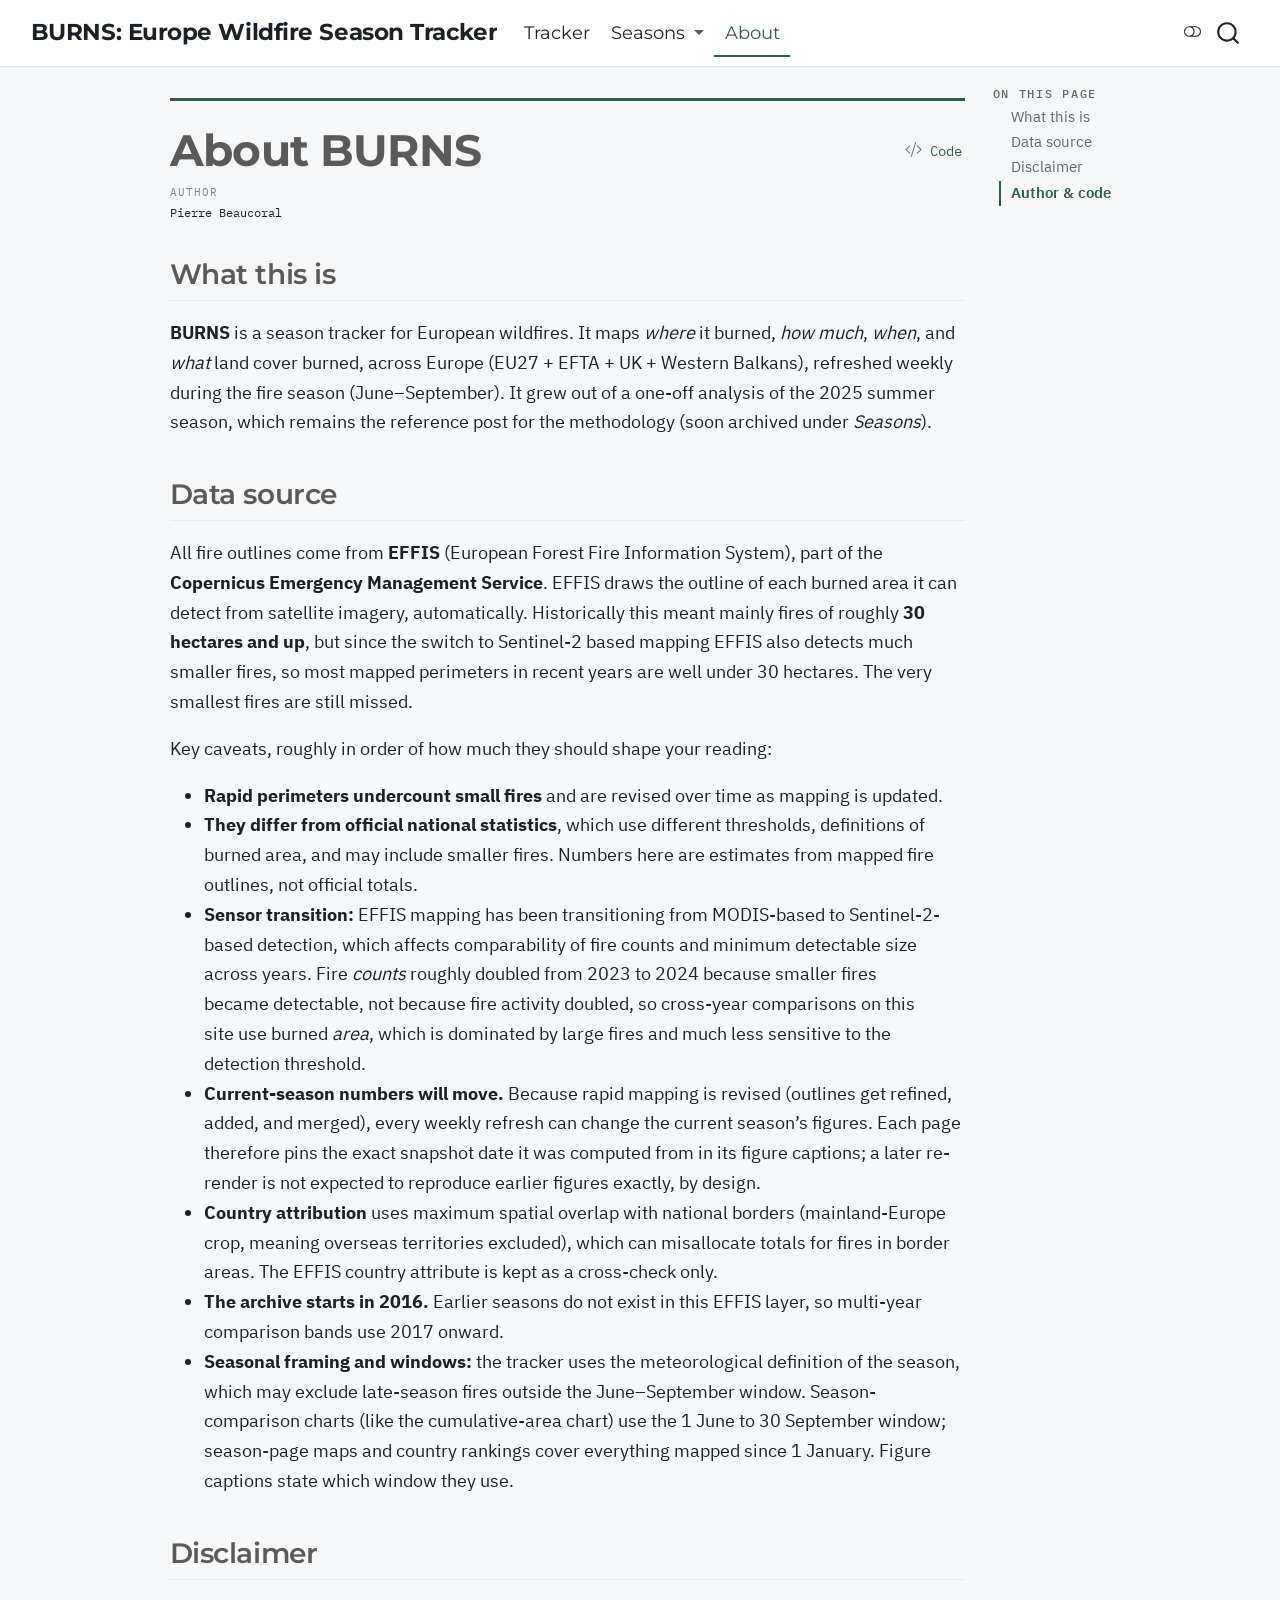
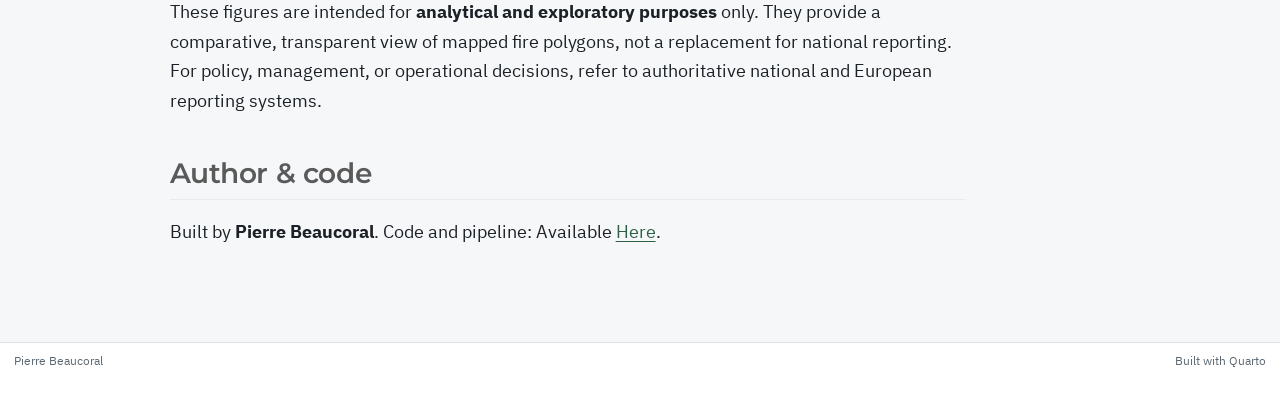
==== commit 1cb3d50b: "Built site for gh-pages" ====
--- a/about.html
+++ b/about.html
@@ -69,20 +69,21 @@
 <script src="site_libs/quarto-search/fuse.min.js"></script>
 <script src="site_libs/quarto-search/quarto-search.js"></script>
 <meta name="quarto:offset" content="./">
+<link href="./assets/favicon.png" rel="icon" type="image/png">
 <script src="site_libs/quarto-html/quarto.js" type="module"></script>
 <script src="site_libs/quarto-html/tabsets/tabsets.js" type="module"></script>
 <script src="site_libs/quarto-html/popper.min.js"></script>
 <script src="site_libs/quarto-html/tippy.umd.min.js"></script>
 <script src="site_libs/quarto-html/anchor.min.js"></script>
 <link href="site_libs/quarto-html/tippy.css" rel="stylesheet">
-<link href="site_libs/quarto-html/quarto-syntax-highlighting-f79c7fb6db380d32be398468f2fb58cf.css" rel="stylesheet" class="quarto-color-scheme" id="quarto-text-highlighting-styles">
-<link href="site_libs/quarto-html/quarto-syntax-highlighting-dark-f79c7fb6db380d32be398468f2fb58cf.css" rel="stylesheet" class="quarto-color-scheme quarto-color-alternate" id="quarto-text-highlighting-styles">
-<link href="site_libs/quarto-html/quarto-syntax-highlighting-f79c7fb6db380d32be398468f2fb58cf.css" rel="stylesheet" class="quarto-color-scheme-extra" id="quarto-text-highlighting-styles">
+<link href="site_libs/quarto-html/quarto-syntax-highlighting-05a949179507565c24e2f7a19fd6b84d.css" rel="stylesheet" class="quarto-color-scheme" id="quarto-text-highlighting-styles">
+<link href="site_libs/quarto-html/quarto-syntax-highlighting-dark-05a949179507565c24e2f7a19fd6b84d.css" rel="stylesheet" class="quarto-color-scheme quarto-color-alternate" id="quarto-text-highlighting-styles">
+<link href="site_libs/quarto-html/quarto-syntax-highlighting-05a949179507565c24e2f7a19fd6b84d.css" rel="stylesheet" class="quarto-color-scheme-extra" id="quarto-text-highlighting-styles">
 <script src="site_libs/bootstrap/bootstrap.min.js"></script>
 <link href="site_libs/bootstrap/bootstrap-icons.css" rel="stylesheet">
-<link href="site_libs/bootstrap/bootstrap-13d92b3174c3273b8f187425596c2191.min.css" rel="stylesheet" append-hash="true" class="quarto-color-scheme" id="quarto-bootstrap" data-mode="light">
-<link href="site_libs/bootstrap/bootstrap-dark-a28f2caefbc04a189da5ba5ed3cf23fa.min.css" rel="stylesheet" append-hash="true" class="quarto-color-scheme quarto-color-alternate" id="quarto-bootstrap" data-mode="dark">
-<link href="site_libs/bootstrap/bootstrap-13d92b3174c3273b8f187425596c2191.min.css" rel="stylesheet" append-hash="true" class="quarto-color-scheme-extra" id="quarto-bootstrap" data-mode="light">
+<link href="site_libs/bootstrap/bootstrap-fb583e8d694594de4cc770baedb0e4c8.min.css" rel="stylesheet" append-hash="true" class="quarto-color-scheme" id="quarto-bootstrap" data-mode="light">
+<link href="site_libs/bootstrap/bootstrap-dark-2b0ae64b11eca43a01ceb38b37be8589.min.css" rel="stylesheet" append-hash="true" class="quarto-color-scheme quarto-color-alternate" id="quarto-bootstrap" data-mode="dark">
+<link href="site_libs/bootstrap/bootstrap-fb583e8d694594de4cc770baedb0e4c8.min.css" rel="stylesheet" append-hash="true" class="quarto-color-scheme-extra" id="quarto-bootstrap" data-mode="light">
 <script id="quarto-search-options" type="application/json">{
   "location": "navbar",
   "copy-button": false,
@@ -113,6 +114,18 @@
 <style>html{ scroll-behavior: smooth; }</style>
 
 
+<meta property="og:title" content="About BURNS – BURNS: Europe Wildfire Season Tracker">
+<meta property="og:description" content="Tracking Europe’s wildfire season from EFFIS rapid perimeters, refreshed weekly during fire season.">
+<meta property="og:image" content="https://PierreBeaucoral.github.io/BURNS/assets/og-image.png">
+<meta property="og:site_name" content="BURNS: Europe Wildfire Season Tracker">
+<meta property="og:image:height" content="630">
+<meta property="og:image:width" content="1200">
+<meta name="twitter:title" content="About BURNS – BURNS: Europe Wildfire Season Tracker">
+<meta name="twitter:description" content="">
+<meta name="twitter:image" content="https://PierreBeaucoral.github.io/BURNS/assets/og-image.png">
+<meta name="twitter:card" content="summary_large_image">
+<meta name="twitter:image-height" content="630">
+<meta name="twitter:image-width" content="1200">
 </head>
 
 <body class="nav-fixed quarto-light"><script id="quarto-html-before-body" type="application/javascript">
@@ -385,7 +398,7 @@
 </section>
 <section id="data-source" class="level2">
 <h2 class="anchored" data-anchor-id="data-source">Data source</h2>
-<p>All fire outlines come from <strong>EFFIS</strong> (European Forest Fire Information System), part of the <strong>Copernicus Emergency Management Service</strong>. EFFIS draws the outline of each burned area it can detect from satellite imagery, automatically, and typically only for fires of roughly <strong>30 to 50 hectares and above</strong>.</p>
+<p>All fire outlines come from <strong>EFFIS</strong> (European Forest Fire Information System), part of the <strong>Copernicus Emergency Management Service</strong>. EFFIS draws the outline of each burned area it can detect from satellite imagery, automatically. Historically this meant mainly fires of roughly <strong>30 hectares and up</strong>, but since the switch to Sentinel-2 based mapping EFFIS also detects much smaller fires, so most mapped perimeters in recent years are well under 30 hectares. The very smallest fires are still missed.</p>
 <p>Key caveats, roughly in order of how much they should shape your reading:</p>
 <ul>
 <li><strong>Rapid perimeters undercount small fires</strong> and are revised over time as mapping is updated.</li>
@@ -548,7 +561,7 @@
     }
       var localhostRegex = new RegExp(/^(?:http|https):\/\/localhost\:?[0-9]*\//);
       var mailtoRegex = new RegExp(/^mailto:/);
-        var filterRegex = new RegExp('/' + window.location.host + '/');
+        var filterRegex = new RegExp("https:\/\/PierreBeaucoral\.github\.io\/BURNS\/");
       var isInternal = (href) => {
           return filterRegex.test(href) || localhostRegex.test(href) || mailtoRegex.test(href);
       }
@@ -899,51 +912,53 @@
 <span id="cb1-17"><a href="#cb1-17" aria-hidden="true" tabindex="-1"></a>All fire outlines come from **EFFIS** (European Forest Fire Information</span>
 <span id="cb1-18"><a href="#cb1-18" aria-hidden="true" tabindex="-1"></a>System), part of the **Copernicus Emergency Management Service**. EFFIS draws</span>
 <span id="cb1-19"><a href="#cb1-19" aria-hidden="true" tabindex="-1"></a>the outline of each burned area it can detect from satellite imagery,</span>
-<span id="cb1-20"><a href="#cb1-20" aria-hidden="true" tabindex="-1"></a>automatically, and typically only for fires of roughly **30 to 50 hectares</span>
-<span id="cb1-21"><a href="#cb1-21" aria-hidden="true" tabindex="-1"></a>and above**.</span>
-<span id="cb1-22"><a href="#cb1-22" aria-hidden="true" tabindex="-1"></a></span>
-<span id="cb1-23"><a href="#cb1-23" aria-hidden="true" tabindex="-1"></a>Key caveats, roughly in order of how much they should shape your reading:</span>
+<span id="cb1-20"><a href="#cb1-20" aria-hidden="true" tabindex="-1"></a>automatically. Historically this meant mainly fires of roughly **30 hectares</span>
+<span id="cb1-21"><a href="#cb1-21" aria-hidden="true" tabindex="-1"></a>and up**, but since the switch to Sentinel-2 based mapping EFFIS also detects</span>
+<span id="cb1-22"><a href="#cb1-22" aria-hidden="true" tabindex="-1"></a>much smaller fires, so most mapped perimeters in recent years are well under</span>
+<span id="cb1-23"><a href="#cb1-23" aria-hidden="true" tabindex="-1"></a>30 hectares. The very smallest fires are still missed.</span>
 <span id="cb1-24"><a href="#cb1-24" aria-hidden="true" tabindex="-1"></a></span>
-<span id="cb1-25"><a href="#cb1-25" aria-hidden="true" tabindex="-1"></a><span class="ss">- </span>**Rapid perimeters undercount small fires** and are revised over time as</span>
-<span id="cb1-26"><a href="#cb1-26" aria-hidden="true" tabindex="-1"></a>  mapping is updated.</span>
-<span id="cb1-27"><a href="#cb1-27" aria-hidden="true" tabindex="-1"></a><span class="ss">- </span>**They differ from official national statistics**, which use different</span>
-<span id="cb1-28"><a href="#cb1-28" aria-hidden="true" tabindex="-1"></a>  thresholds, definitions of burned area, and may include smaller fires.</span>
-<span id="cb1-29"><a href="#cb1-29" aria-hidden="true" tabindex="-1"></a>  Numbers here are estimates from mapped fire outlines, not official totals.</span>
-<span id="cb1-30"><a href="#cb1-30" aria-hidden="true" tabindex="-1"></a><span class="ss">- </span>**Sensor transition:** EFFIS mapping has been transitioning from</span>
-<span id="cb1-31"><a href="#cb1-31" aria-hidden="true" tabindex="-1"></a>  MODIS-based to Sentinel-2-based detection, which affects comparability of</span>
-<span id="cb1-32"><a href="#cb1-32" aria-hidden="true" tabindex="-1"></a>  fire counts and minimum detectable size across years. Fire *counts* roughly</span>
-<span id="cb1-33"><a href="#cb1-33" aria-hidden="true" tabindex="-1"></a>  doubled from 2023 to 2024 because smaller fires became detectable, not</span>
-<span id="cb1-34"><a href="#cb1-34" aria-hidden="true" tabindex="-1"></a>  because fire activity doubled, so cross-year comparisons on this site use</span>
-<span id="cb1-35"><a href="#cb1-35" aria-hidden="true" tabindex="-1"></a>  burned *area*, which is dominated by large fires and much less sensitive to</span>
-<span id="cb1-36"><a href="#cb1-36" aria-hidden="true" tabindex="-1"></a>  the detection threshold.</span>
-<span id="cb1-37"><a href="#cb1-37" aria-hidden="true" tabindex="-1"></a><span class="ss">- </span>**Current-season numbers will move.** Because rapid mapping is revised</span>
-<span id="cb1-38"><a href="#cb1-38" aria-hidden="true" tabindex="-1"></a>  (outlines get refined, added, and merged), every weekly refresh can change</span>
-<span id="cb1-39"><a href="#cb1-39" aria-hidden="true" tabindex="-1"></a>  the current season's figures. Each page therefore pins the exact snapshot</span>
-<span id="cb1-40"><a href="#cb1-40" aria-hidden="true" tabindex="-1"></a>  date it was computed from in its figure captions; a later re-render is not</span>
-<span id="cb1-41"><a href="#cb1-41" aria-hidden="true" tabindex="-1"></a>  expected to reproduce earlier figures exactly, by design.</span>
-<span id="cb1-42"><a href="#cb1-42" aria-hidden="true" tabindex="-1"></a><span class="ss">- </span>**Country attribution** uses maximum spatial overlap with national borders</span>
-<span id="cb1-43"><a href="#cb1-43" aria-hidden="true" tabindex="-1"></a>  (mainland-Europe crop, meaning overseas territories excluded), which can</span>
-<span id="cb1-44"><a href="#cb1-44" aria-hidden="true" tabindex="-1"></a>  misallocate totals for fires in border areas. The EFFIS country attribute</span>
-<span id="cb1-45"><a href="#cb1-45" aria-hidden="true" tabindex="-1"></a>  is kept as a cross-check only.</span>
-<span id="cb1-46"><a href="#cb1-46" aria-hidden="true" tabindex="-1"></a><span class="ss">- </span>**The archive starts in 2016.** Earlier seasons do not exist in this EFFIS</span>
-<span id="cb1-47"><a href="#cb1-47" aria-hidden="true" tabindex="-1"></a>  layer, so multi-year comparison bands use 2017 onward.</span>
-<span id="cb1-48"><a href="#cb1-48" aria-hidden="true" tabindex="-1"></a><span class="ss">- </span>**Seasonal framing and windows:** the tracker uses the meteorological</span>
-<span id="cb1-49"><a href="#cb1-49" aria-hidden="true" tabindex="-1"></a>  definition of the season, which may exclude late-season fires outside the</span>
-<span id="cb1-50"><a href="#cb1-50" aria-hidden="true" tabindex="-1"></a>  June–September window. Season-comparison charts (like the cumulative-area</span>
-<span id="cb1-51"><a href="#cb1-51" aria-hidden="true" tabindex="-1"></a>  chart) use the 1 June to 30 September window; season-page maps and country</span>
-<span id="cb1-52"><a href="#cb1-52" aria-hidden="true" tabindex="-1"></a>  rankings cover everything mapped since 1 January. Figure captions state</span>
-<span id="cb1-53"><a href="#cb1-53" aria-hidden="true" tabindex="-1"></a>  which window they use.</span>
-<span id="cb1-54"><a href="#cb1-54" aria-hidden="true" tabindex="-1"></a></span>
-<span id="cb1-55"><a href="#cb1-55" aria-hidden="true" tabindex="-1"></a><span class="fu">## Disclaimer</span></span>
+<span id="cb1-25"><a href="#cb1-25" aria-hidden="true" tabindex="-1"></a>Key caveats, roughly in order of how much they should shape your reading:</span>
+<span id="cb1-26"><a href="#cb1-26" aria-hidden="true" tabindex="-1"></a></span>
+<span id="cb1-27"><a href="#cb1-27" aria-hidden="true" tabindex="-1"></a><span class="ss">- </span>**Rapid perimeters undercount small fires** and are revised over time as</span>
+<span id="cb1-28"><a href="#cb1-28" aria-hidden="true" tabindex="-1"></a>  mapping is updated.</span>
+<span id="cb1-29"><a href="#cb1-29" aria-hidden="true" tabindex="-1"></a><span class="ss">- </span>**They differ from official national statistics**, which use different</span>
+<span id="cb1-30"><a href="#cb1-30" aria-hidden="true" tabindex="-1"></a>  thresholds, definitions of burned area, and may include smaller fires.</span>
+<span id="cb1-31"><a href="#cb1-31" aria-hidden="true" tabindex="-1"></a>  Numbers here are estimates from mapped fire outlines, not official totals.</span>
+<span id="cb1-32"><a href="#cb1-32" aria-hidden="true" tabindex="-1"></a><span class="ss">- </span>**Sensor transition:** EFFIS mapping has been transitioning from</span>
+<span id="cb1-33"><a href="#cb1-33" aria-hidden="true" tabindex="-1"></a>  MODIS-based to Sentinel-2-based detection, which affects comparability of</span>
+<span id="cb1-34"><a href="#cb1-34" aria-hidden="true" tabindex="-1"></a>  fire counts and minimum detectable size across years. Fire *counts* roughly</span>
+<span id="cb1-35"><a href="#cb1-35" aria-hidden="true" tabindex="-1"></a>  doubled from 2023 to 2024 because smaller fires became detectable, not</span>
+<span id="cb1-36"><a href="#cb1-36" aria-hidden="true" tabindex="-1"></a>  because fire activity doubled, so cross-year comparisons on this site use</span>
+<span id="cb1-37"><a href="#cb1-37" aria-hidden="true" tabindex="-1"></a>  burned *area*, which is dominated by large fires and much less sensitive to</span>
+<span id="cb1-38"><a href="#cb1-38" aria-hidden="true" tabindex="-1"></a>  the detection threshold.</span>
+<span id="cb1-39"><a href="#cb1-39" aria-hidden="true" tabindex="-1"></a><span class="ss">- </span>**Current-season numbers will move.** Because rapid mapping is revised</span>
+<span id="cb1-40"><a href="#cb1-40" aria-hidden="true" tabindex="-1"></a>  (outlines get refined, added, and merged), every weekly refresh can change</span>
+<span id="cb1-41"><a href="#cb1-41" aria-hidden="true" tabindex="-1"></a>  the current season's figures. Each page therefore pins the exact snapshot</span>
+<span id="cb1-42"><a href="#cb1-42" aria-hidden="true" tabindex="-1"></a>  date it was computed from in its figure captions; a later re-render is not</span>
+<span id="cb1-43"><a href="#cb1-43" aria-hidden="true" tabindex="-1"></a>  expected to reproduce earlier figures exactly, by design.</span>
+<span id="cb1-44"><a href="#cb1-44" aria-hidden="true" tabindex="-1"></a><span class="ss">- </span>**Country attribution** uses maximum spatial overlap with national borders</span>
+<span id="cb1-45"><a href="#cb1-45" aria-hidden="true" tabindex="-1"></a>  (mainland-Europe crop, meaning overseas territories excluded), which can</span>
+<span id="cb1-46"><a href="#cb1-46" aria-hidden="true" tabindex="-1"></a>  misallocate totals for fires in border areas. The EFFIS country attribute</span>
+<span id="cb1-47"><a href="#cb1-47" aria-hidden="true" tabindex="-1"></a>  is kept as a cross-check only.</span>
+<span id="cb1-48"><a href="#cb1-48" aria-hidden="true" tabindex="-1"></a><span class="ss">- </span>**The archive starts in 2016.** Earlier seasons do not exist in this EFFIS</span>
+<span id="cb1-49"><a href="#cb1-49" aria-hidden="true" tabindex="-1"></a>  layer, so multi-year comparison bands use 2017 onward.</span>
+<span id="cb1-50"><a href="#cb1-50" aria-hidden="true" tabindex="-1"></a><span class="ss">- </span>**Seasonal framing and windows:** the tracker uses the meteorological</span>
+<span id="cb1-51"><a href="#cb1-51" aria-hidden="true" tabindex="-1"></a>  definition of the season, which may exclude late-season fires outside the</span>
+<span id="cb1-52"><a href="#cb1-52" aria-hidden="true" tabindex="-1"></a>  June–September window. Season-comparison charts (like the cumulative-area</span>
+<span id="cb1-53"><a href="#cb1-53" aria-hidden="true" tabindex="-1"></a>  chart) use the 1 June to 30 September window; season-page maps and country</span>
+<span id="cb1-54"><a href="#cb1-54" aria-hidden="true" tabindex="-1"></a>  rankings cover everything mapped since 1 January. Figure captions state</span>
+<span id="cb1-55"><a href="#cb1-55" aria-hidden="true" tabindex="-1"></a>  which window they use.</span>
 <span id="cb1-56"><a href="#cb1-56" aria-hidden="true" tabindex="-1"></a></span>
-<span id="cb1-57"><a href="#cb1-57" aria-hidden="true" tabindex="-1"></a>These figures are intended for **analytical and exploratory purposes** only.</span>
-<span id="cb1-58"><a href="#cb1-58" aria-hidden="true" tabindex="-1"></a>They provide a comparative, transparent view of mapped fire polygons, not a</span>
-<span id="cb1-59"><a href="#cb1-59" aria-hidden="true" tabindex="-1"></a>replacement for national reporting. For policy, management, or operational</span>
-<span id="cb1-60"><a href="#cb1-60" aria-hidden="true" tabindex="-1"></a>decisions, refer to authoritative national and European reporting systems.</span>
-<span id="cb1-61"><a href="#cb1-61" aria-hidden="true" tabindex="-1"></a></span>
-<span id="cb1-62"><a href="#cb1-62" aria-hidden="true" tabindex="-1"></a><span class="fu">## Author &amp; code</span></span>
+<span id="cb1-57"><a href="#cb1-57" aria-hidden="true" tabindex="-1"></a><span class="fu">## Disclaimer</span></span>
+<span id="cb1-58"><a href="#cb1-58" aria-hidden="true" tabindex="-1"></a></span>
+<span id="cb1-59"><a href="#cb1-59" aria-hidden="true" tabindex="-1"></a>These figures are intended for **analytical and exploratory purposes** only.</span>
+<span id="cb1-60"><a href="#cb1-60" aria-hidden="true" tabindex="-1"></a>They provide a comparative, transparent view of mapped fire polygons, not a</span>
+<span id="cb1-61"><a href="#cb1-61" aria-hidden="true" tabindex="-1"></a>replacement for national reporting. For policy, management, or operational</span>
+<span id="cb1-62"><a href="#cb1-62" aria-hidden="true" tabindex="-1"></a>decisions, refer to authoritative national and European reporting systems.</span>
 <span id="cb1-63"><a href="#cb1-63" aria-hidden="true" tabindex="-1"></a></span>
-<span id="cb1-64"><a href="#cb1-64" aria-hidden="true" tabindex="-1"></a>Built by **Pierre Beaucoral**. Code and pipeline: Available <span class="co">[</span><span class="ot">Here</span><span class="co">](https://github.com/PierreBeaucoral/BURNS)</span>. </span></code></pre></div><button title="Copy to Clipboard" class="code-copy-button" data-in-quarto-modal=""><i class="bi"></i></button></div>
+<span id="cb1-64"><a href="#cb1-64" aria-hidden="true" tabindex="-1"></a><span class="fu">## Author &amp; code</span></span>
+<span id="cb1-65"><a href="#cb1-65" aria-hidden="true" tabindex="-1"></a></span>
+<span id="cb1-66"><a href="#cb1-66" aria-hidden="true" tabindex="-1"></a>Built by **Pierre Beaucoral**. Code and pipeline: Available <span class="co">[</span><span class="ot">Here</span><span class="co">](https://github.com/PierreBeaucoral/BURNS)</span>. </span></code></pre></div><button title="Copy to Clipboard" class="code-copy-button" data-in-quarto-modal=""><i class="bi"></i></button></div>
 </div></div></div></div></div>
 </div> <!-- /content -->
 <footer class="footer">
--- a/site_libs/quarto-html/quarto-syntax-highlighting-05a949179507565c24e2f7a19fd6b84d.css
+++ b/site_libs/quarto-html/quarto-syntax-highlighting-05a949179507565c24e2f7a19fd6b84d.css
@@ -0,0 +1,220 @@
+/* quarto syntax highlight colors */
+:root {
+  --quarto-hl-al-color: #ef2929;
+  --quarto-hl-an-color: #8f5902;
+  --quarto-hl-at-color: #204a87;
+  --quarto-hl-bn-color: #0000cf;
+  --quarto-hl-ch-color: #4e9a06;
+  --quarto-hl-co-color: #8f5902;
+  --quarto-hl-cv-color: #8f5902;
+  --quarto-hl-cn-color: #8f5902;
+  --quarto-hl-cf-color: #204a87;
+  --quarto-hl-dt-color: #204a87;
+  --quarto-hl-dv-color: #0000cf;
+  --quarto-hl-do-color: #8f5902;
+  --quarto-hl-er-color: #a40000;
+  --quarto-hl-ex-color: inherit;
+  --quarto-hl-fl-color: #0000cf;
+  --quarto-hl-fu-color: #204a87;
+  --quarto-hl-im-color: inherit;
+  --quarto-hl-in-color: #8f5902;
+  --quarto-hl-kw-color: #204a87;
+  --quarto-hl-op-color: #ce5c00;
+  --quarto-hl-ot-color: #8f5902;
+  --quarto-hl-pp-color: #8f5902;
+  --quarto-hl-sc-color: #ce5c00;
+  --quarto-hl-ss-color: #4e9a06;
+  --quarto-hl-st-color: #4e9a06;
+  --quarto-hl-va-color: #000000;
+  --quarto-hl-vs-color: #4e9a06;
+  --quarto-hl-wa-color: #8f5902;
+}
+
+/* other quarto variables */
+:root {
+  --quarto-font-monospace: IBM Plex Mono, ui-monospace, SFMono-Regular, Menlo, Consolas, monospace;
+}
+
+/* syntax highlight based on Pandoc's rules */
+/* Alert */
+code span.al {
+  color: #ef2929;
+  font-style: inherit;
+}
+
+/* Annotation */
+code span.an {
+  color: #8f5902;
+  font-weight: bold;
+  font-style: italic;
+}
+
+/* Attribute */
+code span.at {
+  color: #204a87;
+  font-style: inherit;
+}
+
+/* BaseN */
+code span.bn {
+  color: #0000cf;
+  font-style: inherit;
+}
+
+/* ControlFlow */
+code span.cf {
+  color: #204a87;
+  font-weight: bold;
+  font-style: inherit;
+}
+
+/* Char */
+code span.ch {
+  color: #4e9a06;
+  font-style: inherit;
+}
+
+/* Constant */
+code span.cn {
+  color: #8f5902;
+  font-style: inherit;
+}
+
+/* Comment */
+code span.co {
+  color: #8f5902;
+  font-style: italic;
+}
+
+/* CommentVar */
+code span.cv {
+  color: #8f5902;
+  font-weight: bold;
+  font-style: italic;
+}
+
+/* Documentation */
+code span.do {
+  color: #8f5902;
+  font-weight: bold;
+  font-style: italic;
+}
+
+/* DataType */
+code span.dt {
+  color: #204a87;
+  font-style: inherit;
+}
+
+/* DecVal */
+code span.dv {
+  color: #0000cf;
+  font-style: inherit;
+}
+
+/* Error */
+code span.er {
+  color: #a40000;
+  font-weight: bold;
+  font-style: inherit;
+}
+
+/* Extension */
+code span.ex {
+  font-style: inherit;
+}
+
+/* Float */
+code span.fl {
+  color: #0000cf;
+  font-style: inherit;
+}
+
+/* Function */
+code span.fu {
+  color: #204a87;
+  font-weight: bold;
+  font-style: inherit;
+}
+
+/* Import */
+code span.im {
+  font-style: inherit;
+}
+
+/* Information */
+code span.in {
+  color: #8f5902;
+  font-weight: bold;
+  font-style: italic;
+}
+
+/* Keyword */
+code span.kw {
+  color: #204a87;
+  font-weight: bold;
+  font-style: inherit;
+}
+
+/* Operator */
+code span.op {
+  color: #ce5c00;
+  font-weight: bold;
+  font-style: inherit;
+}
+
+/* Other */
+code span.ot {
+  color: #8f5902;
+  font-style: inherit;
+}
+
+/* Preprocessor */
+code span.pp {
+  color: #8f5902;
+  font-style: italic;
+}
+
+/* SpecialChar */
+code span.sc {
+  color: #ce5c00;
+  font-weight: bold;
+  font-style: inherit;
+}
+
+/* SpecialString */
+code span.ss {
+  color: #4e9a06;
+  font-style: inherit;
+}
+
+/* String */
+code span.st {
+  color: #4e9a06;
+  font-style: inherit;
+}
+
+/* Variable */
+code span.va {
+  color: #000000;
+  font-style: inherit;
+}
+
+/* VerbatimString */
+code span.vs {
+  color: #4e9a06;
+  font-style: inherit;
+}
+
+/* Warning */
+code span.wa {
+  color: #8f5902;
+  font-weight: bold;
+  font-style: italic;
+}
+
+.prevent-inlining {
+  content: "</";
+}
+
+/*# sourceMappingURL=c12cdf7d8284a2d923f03929e9357883.css.map */
--- a/site_libs/quarto-html/quarto-syntax-highlighting-dark-05a949179507565c24e2f7a19fd6b84d.css
+++ b/site_libs/quarto-html/quarto-syntax-highlighting-dark-05a949179507565c24e2f7a19fd6b84d.css
@@ -0,0 +1,220 @@
+/* quarto syntax highlight colors */
+:root {
+  --quarto-hl-al-color: #ef2929;
+  --quarto-hl-an-color: #8f5902;
+  --quarto-hl-at-color: #204a87;
+  --quarto-hl-bn-color: #0000cf;
+  --quarto-hl-ch-color: #4e9a06;
+  --quarto-hl-co-color: #8f5902;
+  --quarto-hl-cv-color: #8f5902;
+  --quarto-hl-cn-color: #8f5902;
+  --quarto-hl-cf-color: #204a87;
+  --quarto-hl-dt-color: #204a87;
+  --quarto-hl-dv-color: #0000cf;
+  --quarto-hl-do-color: #8f5902;
+  --quarto-hl-er-color: #a40000;
+  --quarto-hl-ex-color: inherit;
+  --quarto-hl-fl-color: #0000cf;
+  --quarto-hl-fu-color: #204a87;
+  --quarto-hl-im-color: inherit;
+  --quarto-hl-in-color: #8f5902;
+  --quarto-hl-kw-color: #204a87;
+  --quarto-hl-op-color: #ce5c00;
+  --quarto-hl-ot-color: #8f5902;
+  --quarto-hl-pp-color: #8f5902;
+  --quarto-hl-sc-color: #ce5c00;
+  --quarto-hl-ss-color: #4e9a06;
+  --quarto-hl-st-color: #4e9a06;
+  --quarto-hl-va-color: #000000;
+  --quarto-hl-vs-color: #4e9a06;
+  --quarto-hl-wa-color: #8f5902;
+}
+
+/* other quarto variables */
+:root {
+  --quarto-font-monospace: IBM Plex Mono, ui-monospace, SFMono-Regular, Menlo, Consolas, monospace;
+}
+
+/* syntax highlight based on Pandoc's rules */
+/* Alert */
+code span.al {
+  color: #ef2929;
+  font-style: inherit;
+}
+
+/* Annotation */
+code span.an {
+  color: #8f5902;
+  font-weight: bold;
+  font-style: italic;
+}
+
+/* Attribute */
+code span.at {
+  color: #204a87;
+  font-style: inherit;
+}
+
+/* BaseN */
+code span.bn {
+  color: #0000cf;
+  font-style: inherit;
+}
+
+/* ControlFlow */
+code span.cf {
+  color: #204a87;
+  font-weight: bold;
+  font-style: inherit;
+}
+
+/* Char */
+code span.ch {
+  color: #4e9a06;
+  font-style: inherit;
+}
+
+/* Constant */
+code span.cn {
+  color: #8f5902;
+  font-style: inherit;
+}
+
+/* Comment */
+code span.co {
+  color: #8f5902;
+  font-style: italic;
+}
+
+/* CommentVar */
+code span.cv {
+  color: #8f5902;
+  font-weight: bold;
+  font-style: italic;
+}
+
+/* Documentation */
+code span.do {
+  color: #8f5902;
+  font-weight: bold;
+  font-style: italic;
+}
+
+/* DataType */
+code span.dt {
+  color: #204a87;
+  font-style: inherit;
+}
+
+/* DecVal */
+code span.dv {
+  color: #0000cf;
+  font-style: inherit;
+}
+
+/* Error */
+code span.er {
+  color: #a40000;
+  font-weight: bold;
+  font-style: inherit;
+}
+
+/* Extension */
+code span.ex {
+  font-style: inherit;
+}
+
+/* Float */
+code span.fl {
+  color: #0000cf;
+  font-style: inherit;
+}
+
+/* Function */
+code span.fu {
+  color: #204a87;
+  font-weight: bold;
+  font-style: inherit;
+}
+
+/* Import */
+code span.im {
+  font-style: inherit;
+}
+
+/* Information */
+code span.in {
+  color: #8f5902;
+  font-weight: bold;
+  font-style: italic;
+}
+
+/* Keyword */
+code span.kw {
+  color: #204a87;
+  font-weight: bold;
+  font-style: inherit;
+}
+
+/* Operator */
+code span.op {
+  color: #ce5c00;
+  font-weight: bold;
+  font-style: inherit;
+}
+
+/* Other */
+code span.ot {
+  color: #8f5902;
+  font-style: inherit;
+}
+
+/* Preprocessor */
+code span.pp {
+  color: #8f5902;
+  font-style: italic;
+}
+
+/* SpecialChar */
+code span.sc {
+  color: #ce5c00;
+  font-weight: bold;
+  font-style: inherit;
+}
+
+/* SpecialString */
+code span.ss {
+  color: #4e9a06;
+  font-style: inherit;
+}
+
+/* String */
+code span.st {
+  color: #4e9a06;
+  font-style: inherit;
+}
+
+/* Variable */
+code span.va {
+  color: #000000;
+  font-style: inherit;
+}
+
+/* VerbatimString */
+code span.vs {
+  color: #4e9a06;
+  font-style: inherit;
+}
+
+/* Warning */
+code span.wa {
+  color: #8f5902;
+  font-weight: bold;
+  font-style: italic;
+}
+
+.prevent-inlining {
+  content: "</";
+}
+
+/*# sourceMappingURL=c12cdf7d8284a2d923f03929e9357883.css.map */
--- a/site_libs/quarto-html/quarto-syntax-highlighting-05a949179507565c24e2f7a19fd6b84d.css
+++ b/site_libs/quarto-html/quarto-syntax-highlighting-05a949179507565c24e2f7a19fd6b84d.css
@@ -0,0 +1,220 @@
+/* quarto syntax highlight colors */
+:root {
+  --quarto-hl-al-color: #ef2929;
+  --quarto-hl-an-color: #8f5902;
+  --quarto-hl-at-color: #204a87;
+  --quarto-hl-bn-color: #0000cf;
+  --quarto-hl-ch-color: #4e9a06;
+  --quarto-hl-co-color: #8f5902;
+  --quarto-hl-cv-color: #8f5902;
+  --quarto-hl-cn-color: #8f5902;
+  --quarto-hl-cf-color: #204a87;
+  --quarto-hl-dt-color: #204a87;
+  --quarto-hl-dv-color: #0000cf;
+  --quarto-hl-do-color: #8f5902;
+  --quarto-hl-er-color: #a40000;
+  --quarto-hl-ex-color: inherit;
+  --quarto-hl-fl-color: #0000cf;
+  --quarto-hl-fu-color: #204a87;
+  --quarto-hl-im-color: inherit;
+  --quarto-hl-in-color: #8f5902;
+  --quarto-hl-kw-color: #204a87;
+  --quarto-hl-op-color: #ce5c00;
+  --quarto-hl-ot-color: #8f5902;
+  --quarto-hl-pp-color: #8f5902;
+  --quarto-hl-sc-color: #ce5c00;
+  --quarto-hl-ss-color: #4e9a06;
+  --quarto-hl-st-color: #4e9a06;
+  --quarto-hl-va-color: #000000;
+  --quarto-hl-vs-color: #4e9a06;
+  --quarto-hl-wa-color: #8f5902;
+}
+
+/* other quarto variables */
+:root {
+  --quarto-font-monospace: IBM Plex Mono, ui-monospace, SFMono-Regular, Menlo, Consolas, monospace;
+}
+
+/* syntax highlight based on Pandoc's rules */
+/* Alert */
+code span.al {
+  color: #ef2929;
+  font-style: inherit;
+}
+
+/* Annotation */
+code span.an {
+  color: #8f5902;
+  font-weight: bold;
+  font-style: italic;
+}
+
+/* Attribute */
+code span.at {
+  color: #204a87;
+  font-style: inherit;
+}
+
+/* BaseN */
+code span.bn {
+  color: #0000cf;
+  font-style: inherit;
+}
+
+/* ControlFlow */
+code span.cf {
+  color: #204a87;
+  font-weight: bold;
+  font-style: inherit;
+}
+
+/* Char */
+code span.ch {
+  color: #4e9a06;
+  font-style: inherit;
+}
+
+/* Constant */
+code span.cn {
+  color: #8f5902;
+  font-style: inherit;
+}
+
+/* Comment */
+code span.co {
+  color: #8f5902;
+  font-style: italic;
+}
+
+/* CommentVar */
+code span.cv {
+  color: #8f5902;
+  font-weight: bold;
+  font-style: italic;
+}
+
+/* Documentation */
+code span.do {
+  color: #8f5902;
+  font-weight: bold;
+  font-style: italic;
+}
+
+/* DataType */
+code span.dt {
+  color: #204a87;
+  font-style: inherit;
+}
+
+/* DecVal */
+code span.dv {
+  color: #0000cf;
+  font-style: inherit;
+}
+
+/* Error */
+code span.er {
+  color: #a40000;
+  font-weight: bold;
+  font-style: inherit;
+}
+
+/* Extension */
+code span.ex {
+  font-style: inherit;
+}
+
+/* Float */
+code span.fl {
+  color: #0000cf;
+  font-style: inherit;
+}
+
+/* Function */
+code span.fu {
+  color: #204a87;
+  font-weight: bold;
+  font-style: inherit;
+}
+
+/* Import */
+code span.im {
+  font-style: inherit;
+}
+
+/* Information */
+code span.in {
+  color: #8f5902;
+  font-weight: bold;
+  font-style: italic;
+}
+
+/* Keyword */
+code span.kw {
+  color: #204a87;
+  font-weight: bold;
+  font-style: inherit;
+}
+
+/* Operator */
+code span.op {
+  color: #ce5c00;
+  font-weight: bold;
+  font-style: inherit;
+}
+
+/* Other */
+code span.ot {
+  color: #8f5902;
+  font-style: inherit;
+}
+
+/* Preprocessor */
+code span.pp {
+  color: #8f5902;
+  font-style: italic;
+}
+
+/* SpecialChar */
+code span.sc {
+  color: #ce5c00;
+  font-weight: bold;
+  font-style: inherit;
+}
+
+/* SpecialString */
+code span.ss {
+  color: #4e9a06;
+  font-style: inherit;
+}
+
+/* String */
+code span.st {
+  color: #4e9a06;
+  font-style: inherit;
+}
+
+/* Variable */
+code span.va {
+  color: #000000;
+  font-style: inherit;
+}
+
+/* VerbatimString */
+code span.vs {
+  color: #4e9a06;
+  font-style: inherit;
+}
+
+/* Warning */
+code span.wa {
+  color: #8f5902;
+  font-weight: bold;
+  font-style: italic;
+}
+
+.prevent-inlining {
+  content: "</";
+}
+
+/*# sourceMappingURL=c12cdf7d8284a2d923f03929e9357883.css.map */
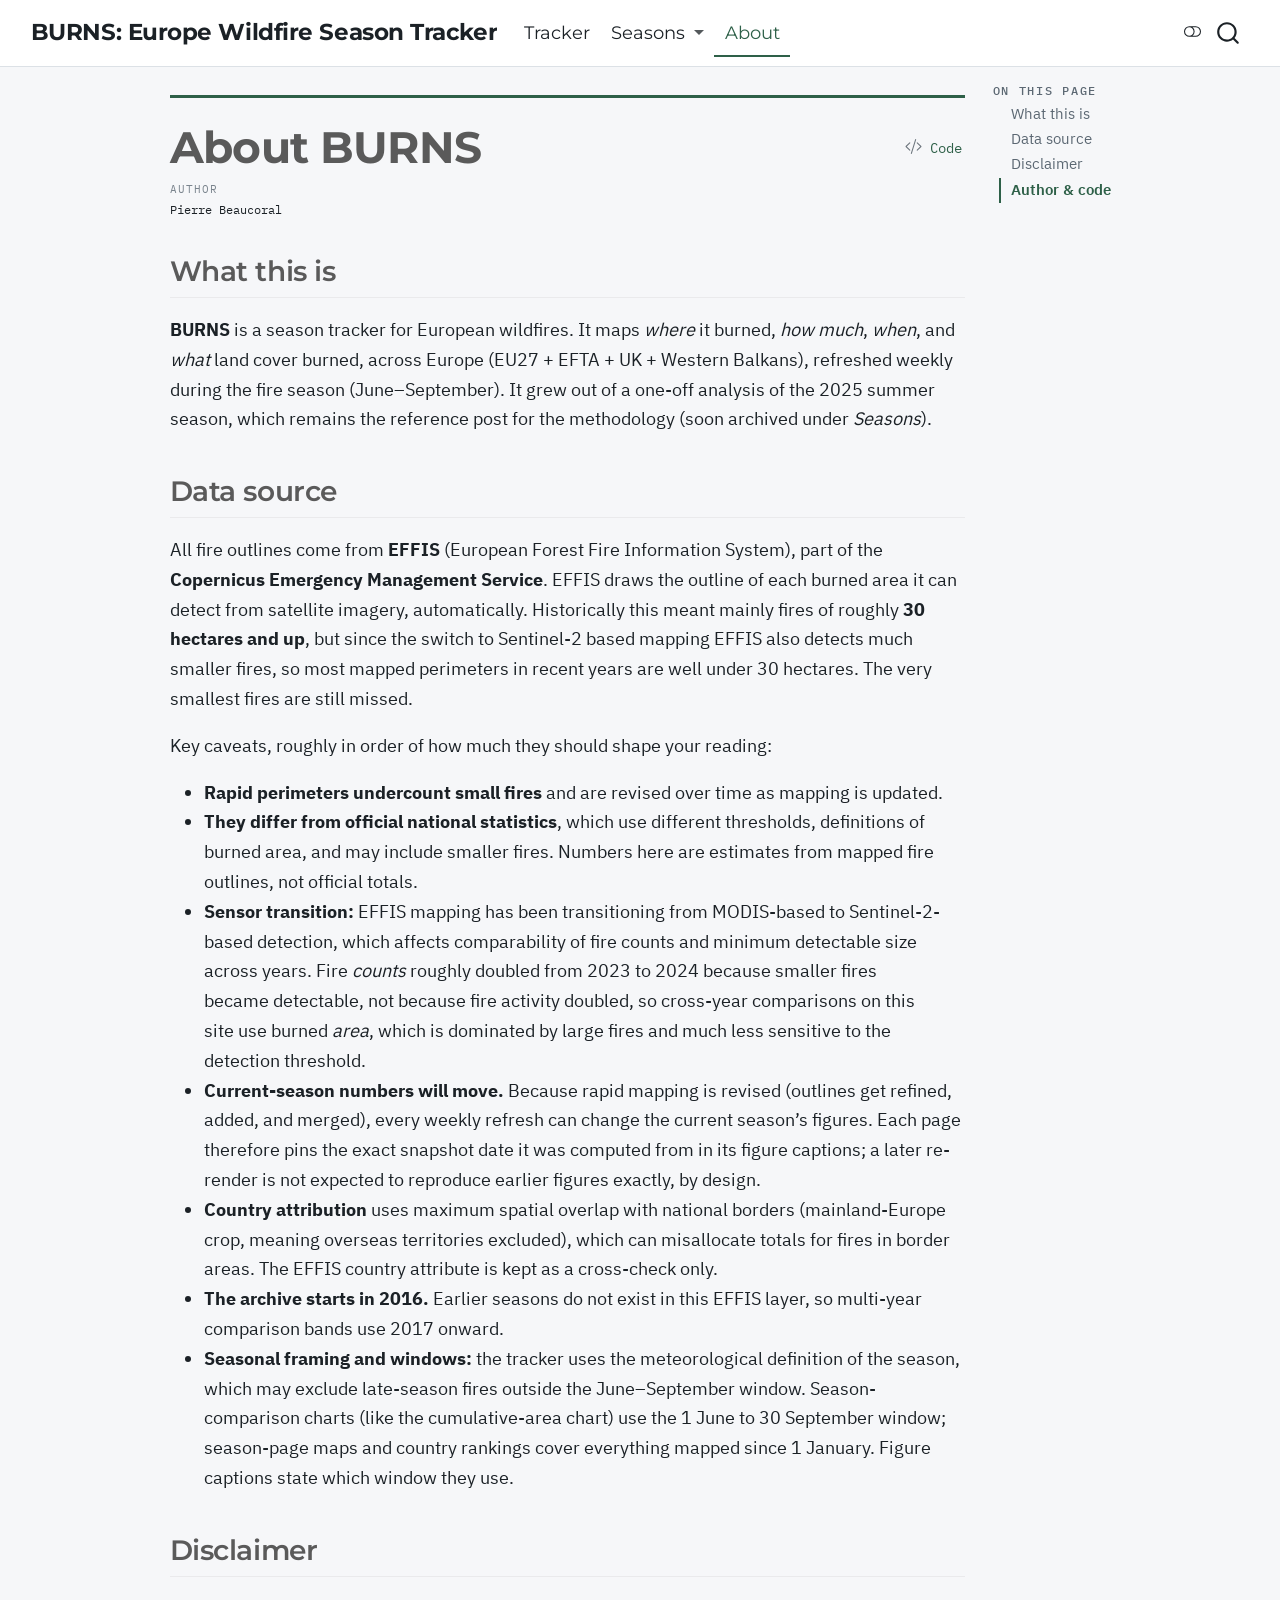
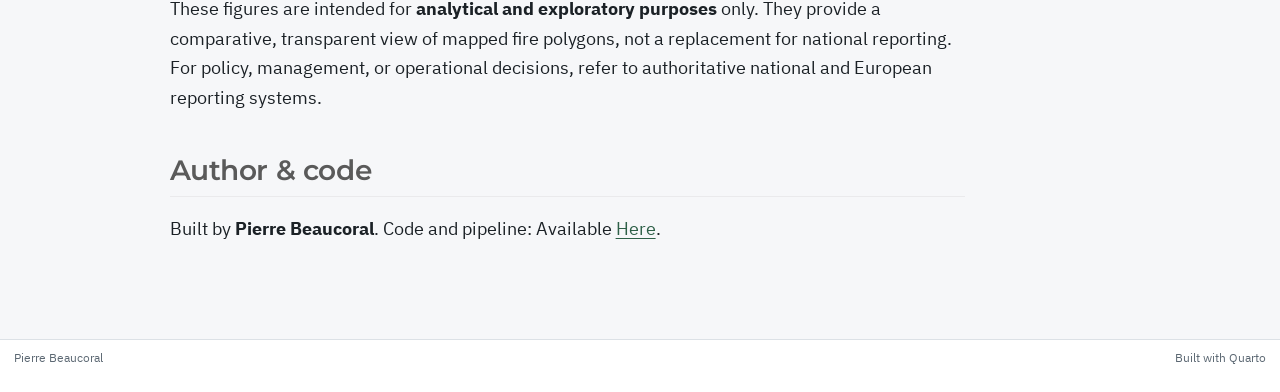
==== commit 60d2ada5: "Built site for gh-pages" ====
--- a/about.html
+++ b/about.html
@@ -2,7 +2,7 @@
 <html xmlns="http://www.w3.org/1999/xhtml" lang="en" xml:lang="en"><head>
 
 <meta charset="utf-8">
-<meta name="generator" content="quarto-1.9.37">
+<meta name="generator" content="quarto-1.10.18">
 
 <meta name="viewport" content="width=device-width, initial-scale=1.0, user-scalable=yes">
 
@@ -13,10 +13,13 @@
 /* Default styles provided by pandoc.
 ** See https://pandoc.org/MANUAL.html#variables-for-html for config info.
 */
-code{white-space: pre-wrap;}
 span.smallcaps{font-variant: small-caps;}
-div.columns{display: flex; gap: min(4vw, 1.5em);}
-div.column{flex: auto; overflow-x: auto;}
+div.columns{display: flex; gap: 1.5em;}
+div.column{flex: auto;}
+@media screen {
+div.columns{gap: min(4vw, 1.5em);}
+div.column{overflow-x: auto;}
+}
 div.hanging-indent{margin-left: 1.5em; text-indent: -1.5em;}
 ul.task-list{list-style: none;}
 ul.task-list li input[type="checkbox"] {
@@ -76,14 +79,14 @@
 <script src="site_libs/quarto-html/tippy.umd.min.js"></script>
 <script src="site_libs/quarto-html/anchor.min.js"></script>
 <link href="site_libs/quarto-html/tippy.css" rel="stylesheet">
-<link href="site_libs/quarto-html/quarto-syntax-highlighting-05a949179507565c24e2f7a19fd6b84d.css" rel="stylesheet" class="quarto-color-scheme" id="quarto-text-highlighting-styles">
-<link href="site_libs/quarto-html/quarto-syntax-highlighting-dark-05a949179507565c24e2f7a19fd6b84d.css" rel="stylesheet" class="quarto-color-scheme quarto-color-alternate" id="quarto-text-highlighting-styles">
-<link href="site_libs/quarto-html/quarto-syntax-highlighting-05a949179507565c24e2f7a19fd6b84d.css" rel="stylesheet" class="quarto-color-scheme-extra" id="quarto-text-highlighting-styles">
+<link href="site_libs/quarto-html/quarto-syntax-highlighting-5fbf548766c7529f18dcfb3ed39adb88.css" rel="stylesheet" class="quarto-color-scheme" id="quarto-text-highlighting-styles">
+<link href="site_libs/quarto-html/quarto-syntax-highlighting-dark-5fbf548766c7529f18dcfb3ed39adb88.css" rel="stylesheet" class="quarto-color-scheme quarto-color-alternate" id="quarto-text-highlighting-styles">
+<link href="site_libs/quarto-html/quarto-syntax-highlighting-5fbf548766c7529f18dcfb3ed39adb88.css" rel="stylesheet" class="quarto-color-scheme-extra" id="quarto-text-highlighting-styles">
 <script src="site_libs/bootstrap/bootstrap.min.js"></script>
 <link href="site_libs/bootstrap/bootstrap-icons.css" rel="stylesheet">
-<link href="site_libs/bootstrap/bootstrap-fb583e8d694594de4cc770baedb0e4c8.min.css" rel="stylesheet" append-hash="true" class="quarto-color-scheme" id="quarto-bootstrap" data-mode="light">
-<link href="site_libs/bootstrap/bootstrap-dark-2b0ae64b11eca43a01ceb38b37be8589.min.css" rel="stylesheet" append-hash="true" class="quarto-color-scheme quarto-color-alternate" id="quarto-bootstrap" data-mode="dark">
-<link href="site_libs/bootstrap/bootstrap-fb583e8d694594de4cc770baedb0e4c8.min.css" rel="stylesheet" append-hash="true" class="quarto-color-scheme-extra" id="quarto-bootstrap" data-mode="light">
+<link href="site_libs/bootstrap/bootstrap-47f00db01415df6a91617d131f811e8c.min.css" rel="stylesheet" append-hash="true" class="quarto-color-scheme" id="quarto-bootstrap" data-mode="light">
+<link href="site_libs/bootstrap/bootstrap-dark-8eda285da83d4b7cf54e960dfdba5180.min.css" rel="stylesheet" append-hash="true" class="quarto-color-scheme quarto-color-alternate" id="quarto-bootstrap" data-mode="dark">
+<link href="site_libs/bootstrap/bootstrap-47f00db01415df6a91617d131f811e8c.min.css" rel="stylesheet" append-hash="true" class="quarto-color-scheme-extra" id="quarto-bootstrap" data-mode="light">
 <script id="quarto-search-options" type="application/json">{
   "location": "navbar",
   "copy-button": false,
@@ -116,16 +119,12 @@
 
 <meta property="og:title" content="About BURNS – BURNS: Europe Wildfire Season Tracker">
 <meta property="og:description" content="Tracking Europe’s wildfire season from EFFIS rapid perimeters, refreshed weekly during fire season.">
-<meta property="og:image" content="https://PierreBeaucoral.github.io/BURNS/assets/og-image.png">
+<meta property="og:image" content="assets/og-image.png">
 <meta property="og:site_name" content="BURNS: Europe Wildfire Season Tracker">
-<meta property="og:image:height" content="630">
-<meta property="og:image:width" content="1200">
 <meta name="twitter:title" content="About BURNS – BURNS: Europe Wildfire Season Tracker">
 <meta name="twitter:description" content="">
-<meta name="twitter:image" content="https://PierreBeaucoral.github.io/BURNS/assets/og-image.png">
+<meta name="twitter:image" content="assets/og-image.png">
 <meta name="twitter:card" content="summary_large_image">
-<meta name="twitter:image-height" content="630">
-<meta name="twitter:image-width" content="1200">
 </head>
 
 <body class="nav-fixed quarto-light"><script id="quarto-html-before-body" type="application/javascript">
@@ -330,8 +329,8 @@
  <span class="dropdown-text">2026 (current)</span></a>
   </li>  
         <li>
-    <a class="dropdown-item" href="./index.html">
- <span class="dropdown-text">2025 (archive, coming)</span></a>
+    <a class="dropdown-item" href="./posts/2025.html">
+ <span class="dropdown-text">2025 (archive)</span></a>
   </li>  
     </ul>
   </li>
@@ -529,16 +528,16 @@
     }
     function toggleCodeHandler(show) {
       return function(e) {
-        const detailsSrc = window.document.querySelectorAll(".cell > details > .sourceCode");
-        for (let i=0; i<detailsSrc.length; i++) {
-          const details = detailsSrc[i].parentElement;
+        const cellDetails = window.document.querySelectorAll(".cell details.code-fold");
+        for (let i=0; i<cellDetails.length; i++) {
+          const details = cellDetails[i];
           if (show) {
             details.open = true;
           } else {
             details.removeAttribute("open");
           }
         }
-        const cellCodeDivs = window.document.querySelectorAll(".cell > .sourceCode");
+        const cellCodeDivs = window.document.querySelectorAll(".cell div.sourceCode.cell-code");
         const fromCls = show ? "hidden" : "unhidden";
         const toCls = show ? "unhidden" : "hidden";
         for (let i=0; i<cellCodeDivs.length; i++) {
@@ -561,7 +560,7 @@
     }
       var localhostRegex = new RegExp(/^(?:http|https):\/\/localhost\:?[0-9]*\//);
       var mailtoRegex = new RegExp(/^mailto:/);
-        var filterRegex = new RegExp("https:\/\/PierreBeaucoral\.github\.io\/BURNS\/");
+        var filterRegex = new RegExp('/' + window.location.host + '/');
       var isInternal = (href) => {
           return filterRegex.test(href) || localhostRegex.test(href) || mailtoRegex.test(href);
       }
--- a/site_libs/quarto-html/quarto-syntax-highlighting-5fbf548766c7529f18dcfb3ed39adb88.css
+++ b/site_libs/quarto-html/quarto-syntax-highlighting-5fbf548766c7529f18dcfb3ed39adb88.css
@@ -0,0 +1,220 @@
+/* quarto syntax highlight colors */
+:root {
+  --quarto-hl-al-color: #ef2929;
+  --quarto-hl-an-color: #8f5902;
+  --quarto-hl-at-color: #204a87;
+  --quarto-hl-bn-color: #0000cf;
+  --quarto-hl-ch-color: #4e9a06;
+  --quarto-hl-co-color: #8f5902;
+  --quarto-hl-cv-color: #8f5902;
+  --quarto-hl-cn-color: #8f5902;
+  --quarto-hl-cf-color: #204a87;
+  --quarto-hl-dt-color: #204a87;
+  --quarto-hl-dv-color: #0000cf;
+  --quarto-hl-do-color: #8f5902;
+  --quarto-hl-er-color: #a40000;
+  --quarto-hl-ex-color: inherit;
+  --quarto-hl-fl-color: #0000cf;
+  --quarto-hl-fu-color: #204a87;
+  --quarto-hl-im-color: inherit;
+  --quarto-hl-in-color: #8f5902;
+  --quarto-hl-kw-color: #204a87;
+  --quarto-hl-op-color: #ce5c00;
+  --quarto-hl-ot-color: #8f5902;
+  --quarto-hl-pp-color: #8f5902;
+  --quarto-hl-sc-color: #ce5c00;
+  --quarto-hl-ss-color: #4e9a06;
+  --quarto-hl-st-color: #4e9a06;
+  --quarto-hl-va-color: #000000;
+  --quarto-hl-vs-color: #4e9a06;
+  --quarto-hl-wa-color: #8f5902;
+}
+
+/* other quarto variables */
+:root {
+  --quarto-font-monospace: IBM Plex Mono, ui-monospace, SFMono-Regular, Menlo, Consolas, monospace;
+}
+
+/* syntax highlight based on Pandoc's rules */
+/* Alert */
+code span.al {
+  color: #ef2929;
+  font-style: inherit;
+}
+
+/* Annotation */
+code span.an {
+  color: #8f5902;
+  font-weight: bold;
+  font-style: italic;
+}
+
+/* Attribute */
+code span.at {
+  color: #204a87;
+  font-style: inherit;
+}
+
+/* BaseN */
+code span.bn {
+  color: #0000cf;
+  font-style: inherit;
+}
+
+/* ControlFlow */
+code span.cf {
+  color: #204a87;
+  font-weight: bold;
+  font-style: inherit;
+}
+
+/* Char */
+code span.ch {
+  color: #4e9a06;
+  font-style: inherit;
+}
+
+/* Constant */
+code span.cn {
+  color: #8f5902;
+  font-style: inherit;
+}
+
+/* Comment */
+code span.co {
+  color: #8f5902;
+  font-style: italic;
+}
+
+/* CommentVar */
+code span.cv {
+  color: #8f5902;
+  font-weight: bold;
+  font-style: italic;
+}
+
+/* Documentation */
+code span.do {
+  color: #8f5902;
+  font-weight: bold;
+  font-style: italic;
+}
+
+/* DataType */
+code span.dt {
+  color: #204a87;
+  font-style: inherit;
+}
+
+/* DecVal */
+code span.dv {
+  color: #0000cf;
+  font-style: inherit;
+}
+
+/* Error */
+code span.er {
+  color: #a40000;
+  font-weight: bold;
+  font-style: inherit;
+}
+
+/* Extension */
+code span.ex {
+  font-style: inherit;
+}
+
+/* Float */
+code span.fl {
+  color: #0000cf;
+  font-style: inherit;
+}
+
+/* Function */
+code span.fu {
+  color: #204a87;
+  font-weight: bold;
+  font-style: inherit;
+}
+
+/* Import */
+code span.im {
+  font-style: inherit;
+}
+
+/* Information */
+code span.in {
+  color: #8f5902;
+  font-weight: bold;
+  font-style: italic;
+}
+
+/* Keyword */
+code span.kw {
+  color: #204a87;
+  font-weight: bold;
+  font-style: inherit;
+}
+
+/* Operator */
+code span.op {
+  color: #ce5c00;
+  font-weight: bold;
+  font-style: inherit;
+}
+
+/* Other */
+code span.ot {
+  color: #8f5902;
+  font-style: inherit;
+}
+
+/* Preprocessor */
+code span.pp {
+  color: #8f5902;
+  font-style: italic;
+}
+
+/* SpecialChar */
+code span.sc {
+  color: #ce5c00;
+  font-weight: bold;
+  font-style: inherit;
+}
+
+/* SpecialString */
+code span.ss {
+  color: #4e9a06;
+  font-style: inherit;
+}
+
+/* String */
+code span.st {
+  color: #4e9a06;
+  font-style: inherit;
+}
+
+/* Variable */
+code span.va {
+  color: #000000;
+  font-style: inherit;
+}
+
+/* VerbatimString */
+code span.vs {
+  color: #4e9a06;
+  font-style: inherit;
+}
+
+/* Warning */
+code span.wa {
+  color: #8f5902;
+  font-weight: bold;
+  font-style: italic;
+}
+
+.prevent-inlining {
+  content: "</";
+}
+
+/*# sourceMappingURL=e953e836837468eb041f96e3c4fbbfba.css.map */
--- a/site_libs/quarto-html/quarto-syntax-highlighting-dark-5fbf548766c7529f18dcfb3ed39adb88.css
+++ b/site_libs/quarto-html/quarto-syntax-highlighting-dark-5fbf548766c7529f18dcfb3ed39adb88.css
@@ -0,0 +1,220 @@
+/* quarto syntax highlight colors */
+:root {
+  --quarto-hl-al-color: #ef2929;
+  --quarto-hl-an-color: #8f5902;
+  --quarto-hl-at-color: #204a87;
+  --quarto-hl-bn-color: #0000cf;
+  --quarto-hl-ch-color: #4e9a06;
+  --quarto-hl-co-color: #8f5902;
+  --quarto-hl-cv-color: #8f5902;
+  --quarto-hl-cn-color: #8f5902;
+  --quarto-hl-cf-color: #204a87;
+  --quarto-hl-dt-color: #204a87;
+  --quarto-hl-dv-color: #0000cf;
+  --quarto-hl-do-color: #8f5902;
+  --quarto-hl-er-color: #a40000;
+  --quarto-hl-ex-color: inherit;
+  --quarto-hl-fl-color: #0000cf;
+  --quarto-hl-fu-color: #204a87;
+  --quarto-hl-im-color: inherit;
+  --quarto-hl-in-color: #8f5902;
+  --quarto-hl-kw-color: #204a87;
+  --quarto-hl-op-color: #ce5c00;
+  --quarto-hl-ot-color: #8f5902;
+  --quarto-hl-pp-color: #8f5902;
+  --quarto-hl-sc-color: #ce5c00;
+  --quarto-hl-ss-color: #4e9a06;
+  --quarto-hl-st-color: #4e9a06;
+  --quarto-hl-va-color: #000000;
+  --quarto-hl-vs-color: #4e9a06;
+  --quarto-hl-wa-color: #8f5902;
+}
+
+/* other quarto variables */
+:root {
+  --quarto-font-monospace: IBM Plex Mono, ui-monospace, SFMono-Regular, Menlo, Consolas, monospace;
+}
+
+/* syntax highlight based on Pandoc's rules */
+/* Alert */
+code span.al {
+  color: #ef2929;
+  font-style: inherit;
+}
+
+/* Annotation */
+code span.an {
+  color: #8f5902;
+  font-weight: bold;
+  font-style: italic;
+}
+
+/* Attribute */
+code span.at {
+  color: #204a87;
+  font-style: inherit;
+}
+
+/* BaseN */
+code span.bn {
+  color: #0000cf;
+  font-style: inherit;
+}
+
+/* ControlFlow */
+code span.cf {
+  color: #204a87;
+  font-weight: bold;
+  font-style: inherit;
+}
+
+/* Char */
+code span.ch {
+  color: #4e9a06;
+  font-style: inherit;
+}
+
+/* Constant */
+code span.cn {
+  color: #8f5902;
+  font-style: inherit;
+}
+
+/* Comment */
+code span.co {
+  color: #8f5902;
+  font-style: italic;
+}
+
+/* CommentVar */
+code span.cv {
+  color: #8f5902;
+  font-weight: bold;
+  font-style: italic;
+}
+
+/* Documentation */
+code span.do {
+  color: #8f5902;
+  font-weight: bold;
+  font-style: italic;
+}
+
+/* DataType */
+code span.dt {
+  color: #204a87;
+  font-style: inherit;
+}
+
+/* DecVal */
+code span.dv {
+  color: #0000cf;
+  font-style: inherit;
+}
+
+/* Error */
+code span.er {
+  color: #a40000;
+  font-weight: bold;
+  font-style: inherit;
+}
+
+/* Extension */
+code span.ex {
+  font-style: inherit;
+}
+
+/* Float */
+code span.fl {
+  color: #0000cf;
+  font-style: inherit;
+}
+
+/* Function */
+code span.fu {
+  color: #204a87;
+  font-weight: bold;
+  font-style: inherit;
+}
+
+/* Import */
+code span.im {
+  font-style: inherit;
+}
+
+/* Information */
+code span.in {
+  color: #8f5902;
+  font-weight: bold;
+  font-style: italic;
+}
+
+/* Keyword */
+code span.kw {
+  color: #204a87;
+  font-weight: bold;
+  font-style: inherit;
+}
+
+/* Operator */
+code span.op {
+  color: #ce5c00;
+  font-weight: bold;
+  font-style: inherit;
+}
+
+/* Other */
+code span.ot {
+  color: #8f5902;
+  font-style: inherit;
+}
+
+/* Preprocessor */
+code span.pp {
+  color: #8f5902;
+  font-style: italic;
+}
+
+/* SpecialChar */
+code span.sc {
+  color: #ce5c00;
+  font-weight: bold;
+  font-style: inherit;
+}
+
+/* SpecialString */
+code span.ss {
+  color: #4e9a06;
+  font-style: inherit;
+}
+
+/* String */
+code span.st {
+  color: #4e9a06;
+  font-style: inherit;
+}
+
+/* Variable */
+code span.va {
+  color: #000000;
+  font-style: inherit;
+}
+
+/* VerbatimString */
+code span.vs {
+  color: #4e9a06;
+  font-style: inherit;
+}
+
+/* Warning */
+code span.wa {
+  color: #8f5902;
+  font-weight: bold;
+  font-style: italic;
+}
+
+.prevent-inlining {
+  content: "</";
+}
+
+/*# sourceMappingURL=e953e836837468eb041f96e3c4fbbfba.css.map */
--- a/site_libs/quarto-html/quarto-syntax-highlighting-5fbf548766c7529f18dcfb3ed39adb88.css
+++ b/site_libs/quarto-html/quarto-syntax-highlighting-5fbf548766c7529f18dcfb3ed39adb88.css
@@ -0,0 +1,220 @@
+/* quarto syntax highlight colors */
+:root {
+  --quarto-hl-al-color: #ef2929;
+  --quarto-hl-an-color: #8f5902;
+  --quarto-hl-at-color: #204a87;
+  --quarto-hl-bn-color: #0000cf;
+  --quarto-hl-ch-color: #4e9a06;
+  --quarto-hl-co-color: #8f5902;
+  --quarto-hl-cv-color: #8f5902;
+  --quarto-hl-cn-color: #8f5902;
+  --quarto-hl-cf-color: #204a87;
+  --quarto-hl-dt-color: #204a87;
+  --quarto-hl-dv-color: #0000cf;
+  --quarto-hl-do-color: #8f5902;
+  --quarto-hl-er-color: #a40000;
+  --quarto-hl-ex-color: inherit;
+  --quarto-hl-fl-color: #0000cf;
+  --quarto-hl-fu-color: #204a87;
+  --quarto-hl-im-color: inherit;
+  --quarto-hl-in-color: #8f5902;
+  --quarto-hl-kw-color: #204a87;
+  --quarto-hl-op-color: #ce5c00;
+  --quarto-hl-ot-color: #8f5902;
+  --quarto-hl-pp-color: #8f5902;
+  --quarto-hl-sc-color: #ce5c00;
+  --quarto-hl-ss-color: #4e9a06;
+  --quarto-hl-st-color: #4e9a06;
+  --quarto-hl-va-color: #000000;
+  --quarto-hl-vs-color: #4e9a06;
+  --quarto-hl-wa-color: #8f5902;
+}
+
+/* other quarto variables */
+:root {
+  --quarto-font-monospace: IBM Plex Mono, ui-monospace, SFMono-Regular, Menlo, Consolas, monospace;
+}
+
+/* syntax highlight based on Pandoc's rules */
+/* Alert */
+code span.al {
+  color: #ef2929;
+  font-style: inherit;
+}
+
+/* Annotation */
+code span.an {
+  color: #8f5902;
+  font-weight: bold;
+  font-style: italic;
+}
+
+/* Attribute */
+code span.at {
+  color: #204a87;
+  font-style: inherit;
+}
+
+/* BaseN */
+code span.bn {
+  color: #0000cf;
+  font-style: inherit;
+}
+
+/* ControlFlow */
+code span.cf {
+  color: #204a87;
+  font-weight: bold;
+  font-style: inherit;
+}
+
+/* Char */
+code span.ch {
+  color: #4e9a06;
+  font-style: inherit;
+}
+
+/* Constant */
+code span.cn {
+  color: #8f5902;
+  font-style: inherit;
+}
+
+/* Comment */
+code span.co {
+  color: #8f5902;
+  font-style: italic;
+}
+
+/* CommentVar */
+code span.cv {
+  color: #8f5902;
+  font-weight: bold;
+  font-style: italic;
+}
+
+/* Documentation */
+code span.do {
+  color: #8f5902;
+  font-weight: bold;
+  font-style: italic;
+}
+
+/* DataType */
+code span.dt {
+  color: #204a87;
+  font-style: inherit;
+}
+
+/* DecVal */
+code span.dv {
+  color: #0000cf;
+  font-style: inherit;
+}
+
+/* Error */
+code span.er {
+  color: #a40000;
+  font-weight: bold;
+  font-style: inherit;
+}
+
+/* Extension */
+code span.ex {
+  font-style: inherit;
+}
+
+/* Float */
+code span.fl {
+  color: #0000cf;
+  font-style: inherit;
+}
+
+/* Function */
+code span.fu {
+  color: #204a87;
+  font-weight: bold;
+  font-style: inherit;
+}
+
+/* Import */
+code span.im {
+  font-style: inherit;
+}
+
+/* Information */
+code span.in {
+  color: #8f5902;
+  font-weight: bold;
+  font-style: italic;
+}
+
+/* Keyword */
+code span.kw {
+  color: #204a87;
+  font-weight: bold;
+  font-style: inherit;
+}
+
+/* Operator */
+code span.op {
+  color: #ce5c00;
+  font-weight: bold;
+  font-style: inherit;
+}
+
+/* Other */
+code span.ot {
+  color: #8f5902;
+  font-style: inherit;
+}
+
+/* Preprocessor */
+code span.pp {
+  color: #8f5902;
+  font-style: italic;
+}
+
+/* SpecialChar */
+code span.sc {
+  color: #ce5c00;
+  font-weight: bold;
+  font-style: inherit;
+}
+
+/* SpecialString */
+code span.ss {
+  color: #4e9a06;
+  font-style: inherit;
+}
+
+/* String */
+code span.st {
+  color: #4e9a06;
+  font-style: inherit;
+}
+
+/* Variable */
+code span.va {
+  color: #000000;
+  font-style: inherit;
+}
+
+/* VerbatimString */
+code span.vs {
+  color: #4e9a06;
+  font-style: inherit;
+}
+
+/* Warning */
+code span.wa {
+  color: #8f5902;
+  font-weight: bold;
+  font-style: italic;
+}
+
+.prevent-inlining {
+  content: "</";
+}
+
+/*# sourceMappingURL=e953e836837468eb041f96e3c4fbbfba.css.map */
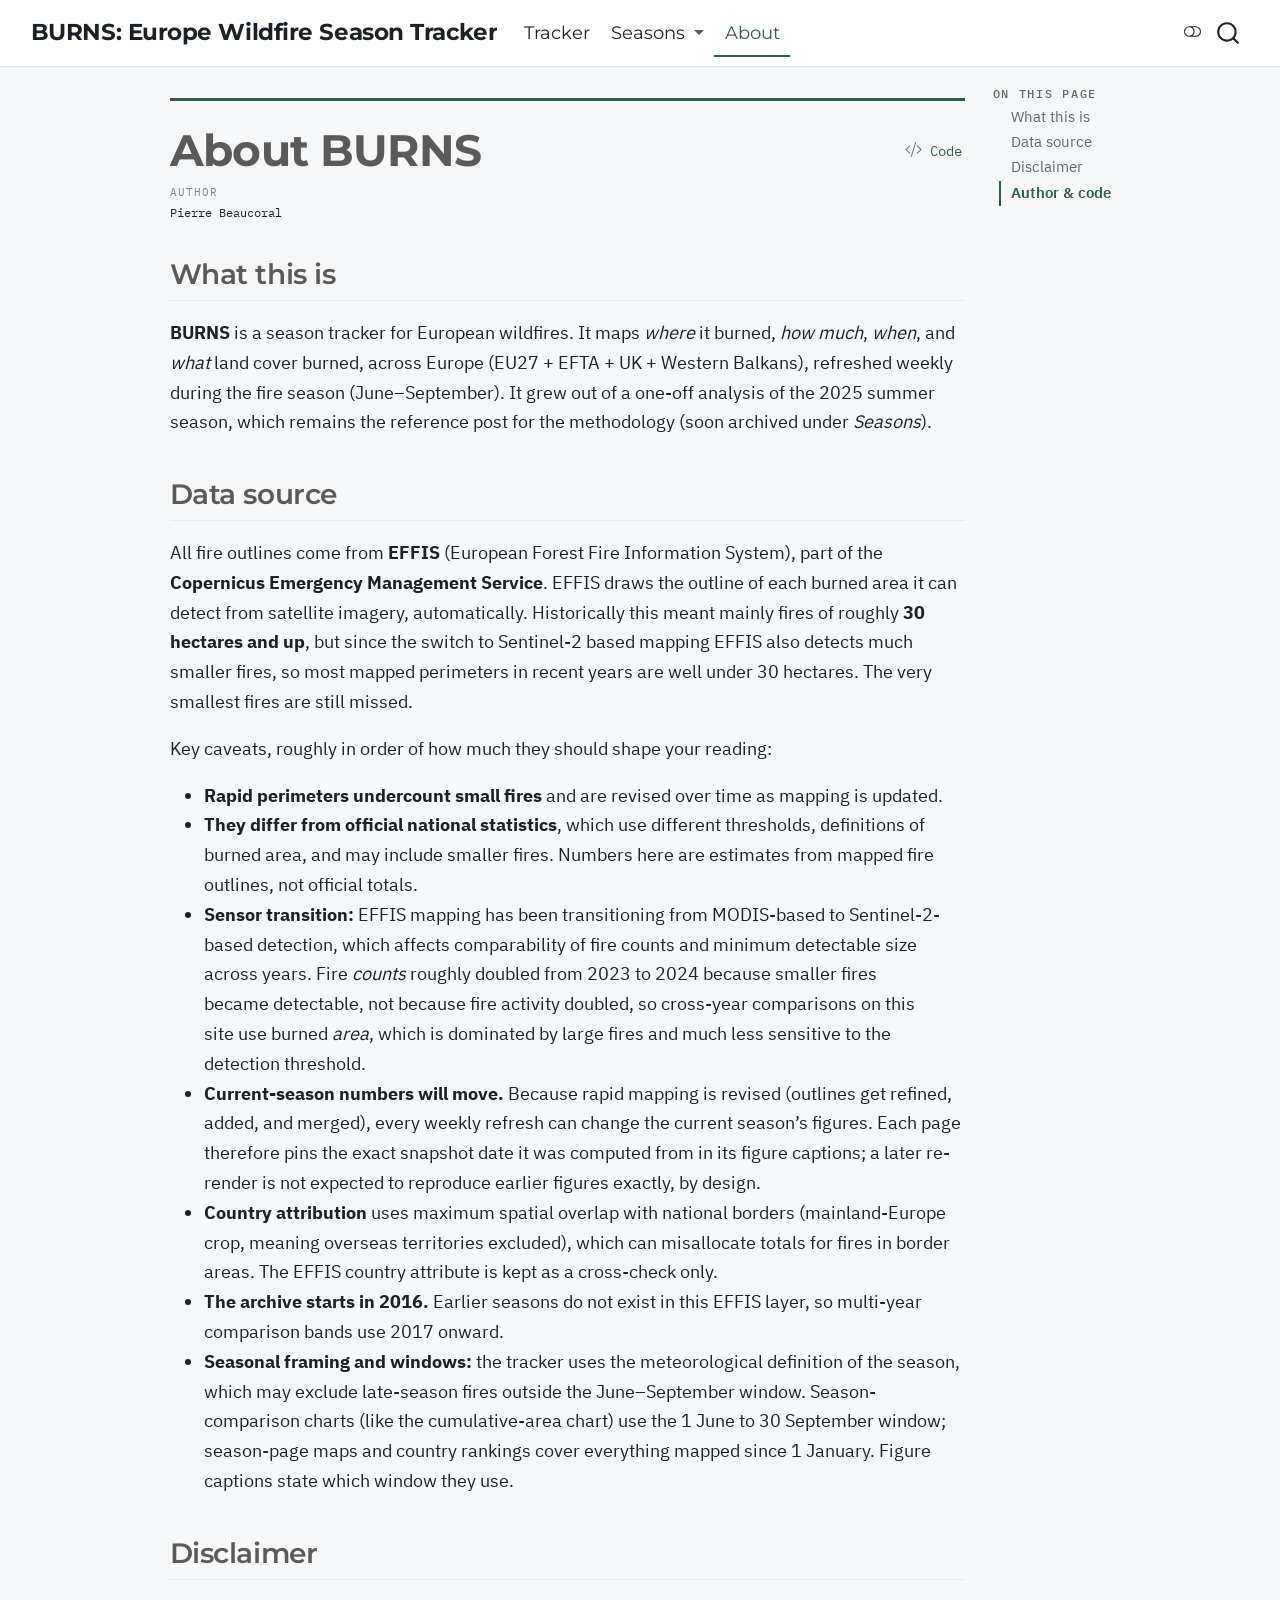
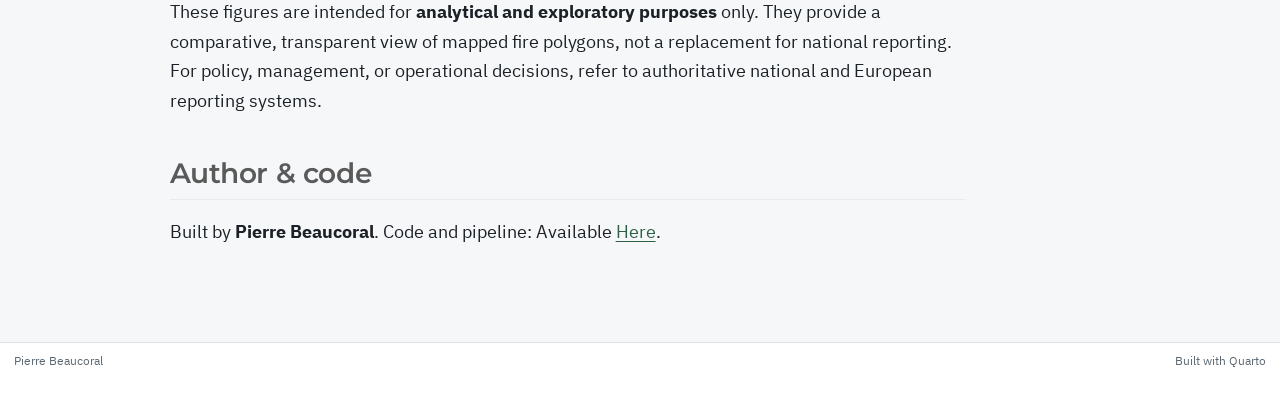
==== commit 34825d5d: "Built site for gh-pages" ====
--- a/about.html
+++ b/about.html
@@ -2,7 +2,7 @@
 <html xmlns="http://www.w3.org/1999/xhtml" lang="en" xml:lang="en"><head>
 
 <meta charset="utf-8">
-<meta name="generator" content="quarto-1.10.18">
+<meta name="generator" content="quarto-1.9.37">
 
 <meta name="viewport" content="width=device-width, initial-scale=1.0, user-scalable=yes">
 
@@ -13,13 +13,10 @@
 /* Default styles provided by pandoc.
 ** See https://pandoc.org/MANUAL.html#variables-for-html for config info.
 */
+code{white-space: pre-wrap;}
 span.smallcaps{font-variant: small-caps;}
-div.columns{display: flex; gap: 1.5em;}
-div.column{flex: auto;}
-@media screen {
-div.columns{gap: min(4vw, 1.5em);}
-div.column{overflow-x: auto;}
-}
+div.columns{display: flex; gap: min(4vw, 1.5em);}
+div.column{flex: auto; overflow-x: auto;}
 div.hanging-indent{margin-left: 1.5em; text-indent: -1.5em;}
 ul.task-list{list-style: none;}
 ul.task-list li input[type="checkbox"] {
@@ -79,14 +76,14 @@
 <script src="site_libs/quarto-html/tippy.umd.min.js"></script>
 <script src="site_libs/quarto-html/anchor.min.js"></script>
 <link href="site_libs/quarto-html/tippy.css" rel="stylesheet">
-<link href="site_libs/quarto-html/quarto-syntax-highlighting-5fbf548766c7529f18dcfb3ed39adb88.css" rel="stylesheet" class="quarto-color-scheme" id="quarto-text-highlighting-styles">
-<link href="site_libs/quarto-html/quarto-syntax-highlighting-dark-5fbf548766c7529f18dcfb3ed39adb88.css" rel="stylesheet" class="quarto-color-scheme quarto-color-alternate" id="quarto-text-highlighting-styles">
-<link href="site_libs/quarto-html/quarto-syntax-highlighting-5fbf548766c7529f18dcfb3ed39adb88.css" rel="stylesheet" class="quarto-color-scheme-extra" id="quarto-text-highlighting-styles">
+<link href="site_libs/quarto-html/quarto-syntax-highlighting-05a949179507565c24e2f7a19fd6b84d.css" rel="stylesheet" class="quarto-color-scheme" id="quarto-text-highlighting-styles">
+<link href="site_libs/quarto-html/quarto-syntax-highlighting-dark-05a949179507565c24e2f7a19fd6b84d.css" rel="stylesheet" class="quarto-color-scheme quarto-color-alternate" id="quarto-text-highlighting-styles">
+<link href="site_libs/quarto-html/quarto-syntax-highlighting-05a949179507565c24e2f7a19fd6b84d.css" rel="stylesheet" class="quarto-color-scheme-extra" id="quarto-text-highlighting-styles">
 <script src="site_libs/bootstrap/bootstrap.min.js"></script>
 <link href="site_libs/bootstrap/bootstrap-icons.css" rel="stylesheet">
-<link href="site_libs/bootstrap/bootstrap-47f00db01415df6a91617d131f811e8c.min.css" rel="stylesheet" append-hash="true" class="quarto-color-scheme" id="quarto-bootstrap" data-mode="light">
-<link href="site_libs/bootstrap/bootstrap-dark-8eda285da83d4b7cf54e960dfdba5180.min.css" rel="stylesheet" append-hash="true" class="quarto-color-scheme quarto-color-alternate" id="quarto-bootstrap" data-mode="dark">
-<link href="site_libs/bootstrap/bootstrap-47f00db01415df6a91617d131f811e8c.min.css" rel="stylesheet" append-hash="true" class="quarto-color-scheme-extra" id="quarto-bootstrap" data-mode="light">
+<link href="site_libs/bootstrap/bootstrap-fb583e8d694594de4cc770baedb0e4c8.min.css" rel="stylesheet" append-hash="true" class="quarto-color-scheme" id="quarto-bootstrap" data-mode="light">
+<link href="site_libs/bootstrap/bootstrap-dark-2b0ae64b11eca43a01ceb38b37be8589.min.css" rel="stylesheet" append-hash="true" class="quarto-color-scheme quarto-color-alternate" id="quarto-bootstrap" data-mode="dark">
+<link href="site_libs/bootstrap/bootstrap-fb583e8d694594de4cc770baedb0e4c8.min.css" rel="stylesheet" append-hash="true" class="quarto-color-scheme-extra" id="quarto-bootstrap" data-mode="light">
 <script id="quarto-search-options" type="application/json">{
   "location": "navbar",
   "copy-button": false,
@@ -528,16 +525,16 @@
     }
     function toggleCodeHandler(show) {
       return function(e) {
-        const cellDetails = window.document.querySelectorAll(".cell details.code-fold");
-        for (let i=0; i<cellDetails.length; i++) {
-          const details = cellDetails[i];
+        const detailsSrc = window.document.querySelectorAll(".cell > details > .sourceCode");
+        for (let i=0; i<detailsSrc.length; i++) {
+          const details = detailsSrc[i].parentElement;
           if (show) {
             details.open = true;
           } else {
             details.removeAttribute("open");
           }
         }
-        const cellCodeDivs = window.document.querySelectorAll(".cell div.sourceCode.cell-code");
+        const cellCodeDivs = window.document.querySelectorAll(".cell > .sourceCode");
         const fromCls = show ? "hidden" : "unhidden";
         const toCls = show ? "unhidden" : "hidden";
         for (let i=0; i<cellCodeDivs.length; i++) {
--- a/site_libs/quarto-html/quarto-syntax-highlighting-05a949179507565c24e2f7a19fd6b84d.css
+++ b/site_libs/quarto-html/quarto-syntax-highlighting-05a949179507565c24e2f7a19fd6b84d.css
@@ -0,0 +1,220 @@
+/* quarto syntax highlight colors */
+:root {
+  --quarto-hl-al-color: #ef2929;
+  --quarto-hl-an-color: #8f5902;
+  --quarto-hl-at-color: #204a87;
+  --quarto-hl-bn-color: #0000cf;
+  --quarto-hl-ch-color: #4e9a06;
+  --quarto-hl-co-color: #8f5902;
+  --quarto-hl-cv-color: #8f5902;
+  --quarto-hl-cn-color: #8f5902;
+  --quarto-hl-cf-color: #204a87;
+  --quarto-hl-dt-color: #204a87;
+  --quarto-hl-dv-color: #0000cf;
+  --quarto-hl-do-color: #8f5902;
+  --quarto-hl-er-color: #a40000;
+  --quarto-hl-ex-color: inherit;
+  --quarto-hl-fl-color: #0000cf;
+  --quarto-hl-fu-color: #204a87;
+  --quarto-hl-im-color: inherit;
+  --quarto-hl-in-color: #8f5902;
+  --quarto-hl-kw-color: #204a87;
+  --quarto-hl-op-color: #ce5c00;
+  --quarto-hl-ot-color: #8f5902;
+  --quarto-hl-pp-color: #8f5902;
+  --quarto-hl-sc-color: #ce5c00;
+  --quarto-hl-ss-color: #4e9a06;
+  --quarto-hl-st-color: #4e9a06;
+  --quarto-hl-va-color: #000000;
+  --quarto-hl-vs-color: #4e9a06;
+  --quarto-hl-wa-color: #8f5902;
+}
+
+/* other quarto variables */
+:root {
+  --quarto-font-monospace: IBM Plex Mono, ui-monospace, SFMono-Regular, Menlo, Consolas, monospace;
+}
+
+/* syntax highlight based on Pandoc's rules */
+/* Alert */
+code span.al {
+  color: #ef2929;
+  font-style: inherit;
+}
+
+/* Annotation */
+code span.an {
+  color: #8f5902;
+  font-weight: bold;
+  font-style: italic;
+}
+
+/* Attribute */
+code span.at {
+  color: #204a87;
+  font-style: inherit;
+}
+
+/* BaseN */
+code span.bn {
+  color: #0000cf;
+  font-style: inherit;
+}
+
+/* ControlFlow */
+code span.cf {
+  color: #204a87;
+  font-weight: bold;
+  font-style: inherit;
+}
+
+/* Char */
+code span.ch {
+  color: #4e9a06;
+  font-style: inherit;
+}
+
+/* Constant */
+code span.cn {
+  color: #8f5902;
+  font-style: inherit;
+}
+
+/* Comment */
+code span.co {
+  color: #8f5902;
+  font-style: italic;
+}
+
+/* CommentVar */
+code span.cv {
+  color: #8f5902;
+  font-weight: bold;
+  font-style: italic;
+}
+
+/* Documentation */
+code span.do {
+  color: #8f5902;
+  font-weight: bold;
+  font-style: italic;
+}
+
+/* DataType */
+code span.dt {
+  color: #204a87;
+  font-style: inherit;
+}
+
+/* DecVal */
+code span.dv {
+  color: #0000cf;
+  font-style: inherit;
+}
+
+/* Error */
+code span.er {
+  color: #a40000;
+  font-weight: bold;
+  font-style: inherit;
+}
+
+/* Extension */
+code span.ex {
+  font-style: inherit;
+}
+
+/* Float */
+code span.fl {
+  color: #0000cf;
+  font-style: inherit;
+}
+
+/* Function */
+code span.fu {
+  color: #204a87;
+  font-weight: bold;
+  font-style: inherit;
+}
+
+/* Import */
+code span.im {
+  font-style: inherit;
+}
+
+/* Information */
+code span.in {
+  color: #8f5902;
+  font-weight: bold;
+  font-style: italic;
+}
+
+/* Keyword */
+code span.kw {
+  color: #204a87;
+  font-weight: bold;
+  font-style: inherit;
+}
+
+/* Operator */
+code span.op {
+  color: #ce5c00;
+  font-weight: bold;
+  font-style: inherit;
+}
+
+/* Other */
+code span.ot {
+  color: #8f5902;
+  font-style: inherit;
+}
+
+/* Preprocessor */
+code span.pp {
+  color: #8f5902;
+  font-style: italic;
+}
+
+/* SpecialChar */
+code span.sc {
+  color: #ce5c00;
+  font-weight: bold;
+  font-style: inherit;
+}
+
+/* SpecialString */
+code span.ss {
+  color: #4e9a06;
+  font-style: inherit;
+}
+
+/* String */
+code span.st {
+  color: #4e9a06;
+  font-style: inherit;
+}
+
+/* Variable */
+code span.va {
+  color: #000000;
+  font-style: inherit;
+}
+
+/* VerbatimString */
+code span.vs {
+  color: #4e9a06;
+  font-style: inherit;
+}
+
+/* Warning */
+code span.wa {
+  color: #8f5902;
+  font-weight: bold;
+  font-style: italic;
+}
+
+.prevent-inlining {
+  content: "</";
+}
+
+/*# sourceMappingURL=c12cdf7d8284a2d923f03929e9357883.css.map */
--- a/site_libs/quarto-html/quarto-syntax-highlighting-dark-05a949179507565c24e2f7a19fd6b84d.css
+++ b/site_libs/quarto-html/quarto-syntax-highlighting-dark-05a949179507565c24e2f7a19fd6b84d.css
@@ -0,0 +1,220 @@
+/* quarto syntax highlight colors */
+:root {
+  --quarto-hl-al-color: #ef2929;
+  --quarto-hl-an-color: #8f5902;
+  --quarto-hl-at-color: #204a87;
+  --quarto-hl-bn-color: #0000cf;
+  --quarto-hl-ch-color: #4e9a06;
+  --quarto-hl-co-color: #8f5902;
+  --quarto-hl-cv-color: #8f5902;
+  --quarto-hl-cn-color: #8f5902;
+  --quarto-hl-cf-color: #204a87;
+  --quarto-hl-dt-color: #204a87;
+  --quarto-hl-dv-color: #0000cf;
+  --quarto-hl-do-color: #8f5902;
+  --quarto-hl-er-color: #a40000;
+  --quarto-hl-ex-color: inherit;
+  --quarto-hl-fl-color: #0000cf;
+  --quarto-hl-fu-color: #204a87;
+  --quarto-hl-im-color: inherit;
+  --quarto-hl-in-color: #8f5902;
+  --quarto-hl-kw-color: #204a87;
+  --quarto-hl-op-color: #ce5c00;
+  --quarto-hl-ot-color: #8f5902;
+  --quarto-hl-pp-color: #8f5902;
+  --quarto-hl-sc-color: #ce5c00;
+  --quarto-hl-ss-color: #4e9a06;
+  --quarto-hl-st-color: #4e9a06;
+  --quarto-hl-va-color: #000000;
+  --quarto-hl-vs-color: #4e9a06;
+  --quarto-hl-wa-color: #8f5902;
+}
+
+/* other quarto variables */
+:root {
+  --quarto-font-monospace: IBM Plex Mono, ui-monospace, SFMono-Regular, Menlo, Consolas, monospace;
+}
+
+/* syntax highlight based on Pandoc's rules */
+/* Alert */
+code span.al {
+  color: #ef2929;
+  font-style: inherit;
+}
+
+/* Annotation */
+code span.an {
+  color: #8f5902;
+  font-weight: bold;
+  font-style: italic;
+}
+
+/* Attribute */
+code span.at {
+  color: #204a87;
+  font-style: inherit;
+}
+
+/* BaseN */
+code span.bn {
+  color: #0000cf;
+  font-style: inherit;
+}
+
+/* ControlFlow */
+code span.cf {
+  color: #204a87;
+  font-weight: bold;
+  font-style: inherit;
+}
+
+/* Char */
+code span.ch {
+  color: #4e9a06;
+  font-style: inherit;
+}
+
+/* Constant */
+code span.cn {
+  color: #8f5902;
+  font-style: inherit;
+}
+
+/* Comment */
+code span.co {
+  color: #8f5902;
+  font-style: italic;
+}
+
+/* CommentVar */
+code span.cv {
+  color: #8f5902;
+  font-weight: bold;
+  font-style: italic;
+}
+
+/* Documentation */
+code span.do {
+  color: #8f5902;
+  font-weight: bold;
+  font-style: italic;
+}
+
+/* DataType */
+code span.dt {
+  color: #204a87;
+  font-style: inherit;
+}
+
+/* DecVal */
+code span.dv {
+  color: #0000cf;
+  font-style: inherit;
+}
+
+/* Error */
+code span.er {
+  color: #a40000;
+  font-weight: bold;
+  font-style: inherit;
+}
+
+/* Extension */
+code span.ex {
+  font-style: inherit;
+}
+
+/* Float */
+code span.fl {
+  color: #0000cf;
+  font-style: inherit;
+}
+
+/* Function */
+code span.fu {
+  color: #204a87;
+  font-weight: bold;
+  font-style: inherit;
+}
+
+/* Import */
+code span.im {
+  font-style: inherit;
+}
+
+/* Information */
+code span.in {
+  color: #8f5902;
+  font-weight: bold;
+  font-style: italic;
+}
+
+/* Keyword */
+code span.kw {
+  color: #204a87;
+  font-weight: bold;
+  font-style: inherit;
+}
+
+/* Operator */
+code span.op {
+  color: #ce5c00;
+  font-weight: bold;
+  font-style: inherit;
+}
+
+/* Other */
+code span.ot {
+  color: #8f5902;
+  font-style: inherit;
+}
+
+/* Preprocessor */
+code span.pp {
+  color: #8f5902;
+  font-style: italic;
+}
+
+/* SpecialChar */
+code span.sc {
+  color: #ce5c00;
+  font-weight: bold;
+  font-style: inherit;
+}
+
+/* SpecialString */
+code span.ss {
+  color: #4e9a06;
+  font-style: inherit;
+}
+
+/* String */
+code span.st {
+  color: #4e9a06;
+  font-style: inherit;
+}
+
+/* Variable */
+code span.va {
+  color: #000000;
+  font-style: inherit;
+}
+
+/* VerbatimString */
+code span.vs {
+  color: #4e9a06;
+  font-style: inherit;
+}
+
+/* Warning */
+code span.wa {
+  color: #8f5902;
+  font-weight: bold;
+  font-style: italic;
+}
+
+.prevent-inlining {
+  content: "</";
+}
+
+/*# sourceMappingURL=c12cdf7d8284a2d923f03929e9357883.css.map */
--- a/site_libs/quarto-html/quarto-syntax-highlighting-05a949179507565c24e2f7a19fd6b84d.css
+++ b/site_libs/quarto-html/quarto-syntax-highlighting-05a949179507565c24e2f7a19fd6b84d.css
@@ -0,0 +1,220 @@
+/* quarto syntax highlight colors */
+:root {
+  --quarto-hl-al-color: #ef2929;
+  --quarto-hl-an-color: #8f5902;
+  --quarto-hl-at-color: #204a87;
+  --quarto-hl-bn-color: #0000cf;
+  --quarto-hl-ch-color: #4e9a06;
+  --quarto-hl-co-color: #8f5902;
+  --quarto-hl-cv-color: #8f5902;
+  --quarto-hl-cn-color: #8f5902;
+  --quarto-hl-cf-color: #204a87;
+  --quarto-hl-dt-color: #204a87;
+  --quarto-hl-dv-color: #0000cf;
+  --quarto-hl-do-color: #8f5902;
+  --quarto-hl-er-color: #a40000;
+  --quarto-hl-ex-color: inherit;
+  --quarto-hl-fl-color: #0000cf;
+  --quarto-hl-fu-color: #204a87;
+  --quarto-hl-im-color: inherit;
+  --quarto-hl-in-color: #8f5902;
+  --quarto-hl-kw-color: #204a87;
+  --quarto-hl-op-color: #ce5c00;
+  --quarto-hl-ot-color: #8f5902;
+  --quarto-hl-pp-color: #8f5902;
+  --quarto-hl-sc-color: #ce5c00;
+  --quarto-hl-ss-color: #4e9a06;
+  --quarto-hl-st-color: #4e9a06;
+  --quarto-hl-va-color: #000000;
+  --quarto-hl-vs-color: #4e9a06;
+  --quarto-hl-wa-color: #8f5902;
+}
+
+/* other quarto variables */
+:root {
+  --quarto-font-monospace: IBM Plex Mono, ui-monospace, SFMono-Regular, Menlo, Consolas, monospace;
+}
+
+/* syntax highlight based on Pandoc's rules */
+/* Alert */
+code span.al {
+  color: #ef2929;
+  font-style: inherit;
+}
+
+/* Annotation */
+code span.an {
+  color: #8f5902;
+  font-weight: bold;
+  font-style: italic;
+}
+
+/* Attribute */
+code span.at {
+  color: #204a87;
+  font-style: inherit;
+}
+
+/* BaseN */
+code span.bn {
+  color: #0000cf;
+  font-style: inherit;
+}
+
+/* ControlFlow */
+code span.cf {
+  color: #204a87;
+  font-weight: bold;
+  font-style: inherit;
+}
+
+/* Char */
+code span.ch {
+  color: #4e9a06;
+  font-style: inherit;
+}
+
+/* Constant */
+code span.cn {
+  color: #8f5902;
+  font-style: inherit;
+}
+
+/* Comment */
+code span.co {
+  color: #8f5902;
+  font-style: italic;
+}
+
+/* CommentVar */
+code span.cv {
+  color: #8f5902;
+  font-weight: bold;
+  font-style: italic;
+}
+
+/* Documentation */
+code span.do {
+  color: #8f5902;
+  font-weight: bold;
+  font-style: italic;
+}
+
+/* DataType */
+code span.dt {
+  color: #204a87;
+  font-style: inherit;
+}
+
+/* DecVal */
+code span.dv {
+  color: #0000cf;
+  font-style: inherit;
+}
+
+/* Error */
+code span.er {
+  color: #a40000;
+  font-weight: bold;
+  font-style: inherit;
+}
+
+/* Extension */
+code span.ex {
+  font-style: inherit;
+}
+
+/* Float */
+code span.fl {
+  color: #0000cf;
+  font-style: inherit;
+}
+
+/* Function */
+code span.fu {
+  color: #204a87;
+  font-weight: bold;
+  font-style: inherit;
+}
+
+/* Import */
+code span.im {
+  font-style: inherit;
+}
+
+/* Information */
+code span.in {
+  color: #8f5902;
+  font-weight: bold;
+  font-style: italic;
+}
+
+/* Keyword */
+code span.kw {
+  color: #204a87;
+  font-weight: bold;
+  font-style: inherit;
+}
+
+/* Operator */
+code span.op {
+  color: #ce5c00;
+  font-weight: bold;
+  font-style: inherit;
+}
+
+/* Other */
+code span.ot {
+  color: #8f5902;
+  font-style: inherit;
+}
+
+/* Preprocessor */
+code span.pp {
+  color: #8f5902;
+  font-style: italic;
+}
+
+/* SpecialChar */
+code span.sc {
+  color: #ce5c00;
+  font-weight: bold;
+  font-style: inherit;
+}
+
+/* SpecialString */
+code span.ss {
+  color: #4e9a06;
+  font-style: inherit;
+}
+
+/* String */
+code span.st {
+  color: #4e9a06;
+  font-style: inherit;
+}
+
+/* Variable */
+code span.va {
+  color: #000000;
+  font-style: inherit;
+}
+
+/* VerbatimString */
+code span.vs {
+  color: #4e9a06;
+  font-style: inherit;
+}
+
+/* Warning */
+code span.wa {
+  color: #8f5902;
+  font-weight: bold;
+  font-style: italic;
+}
+
+.prevent-inlining {
+  content: "</";
+}
+
+/*# sourceMappingURL=c12cdf7d8284a2d923f03929e9357883.css.map */
